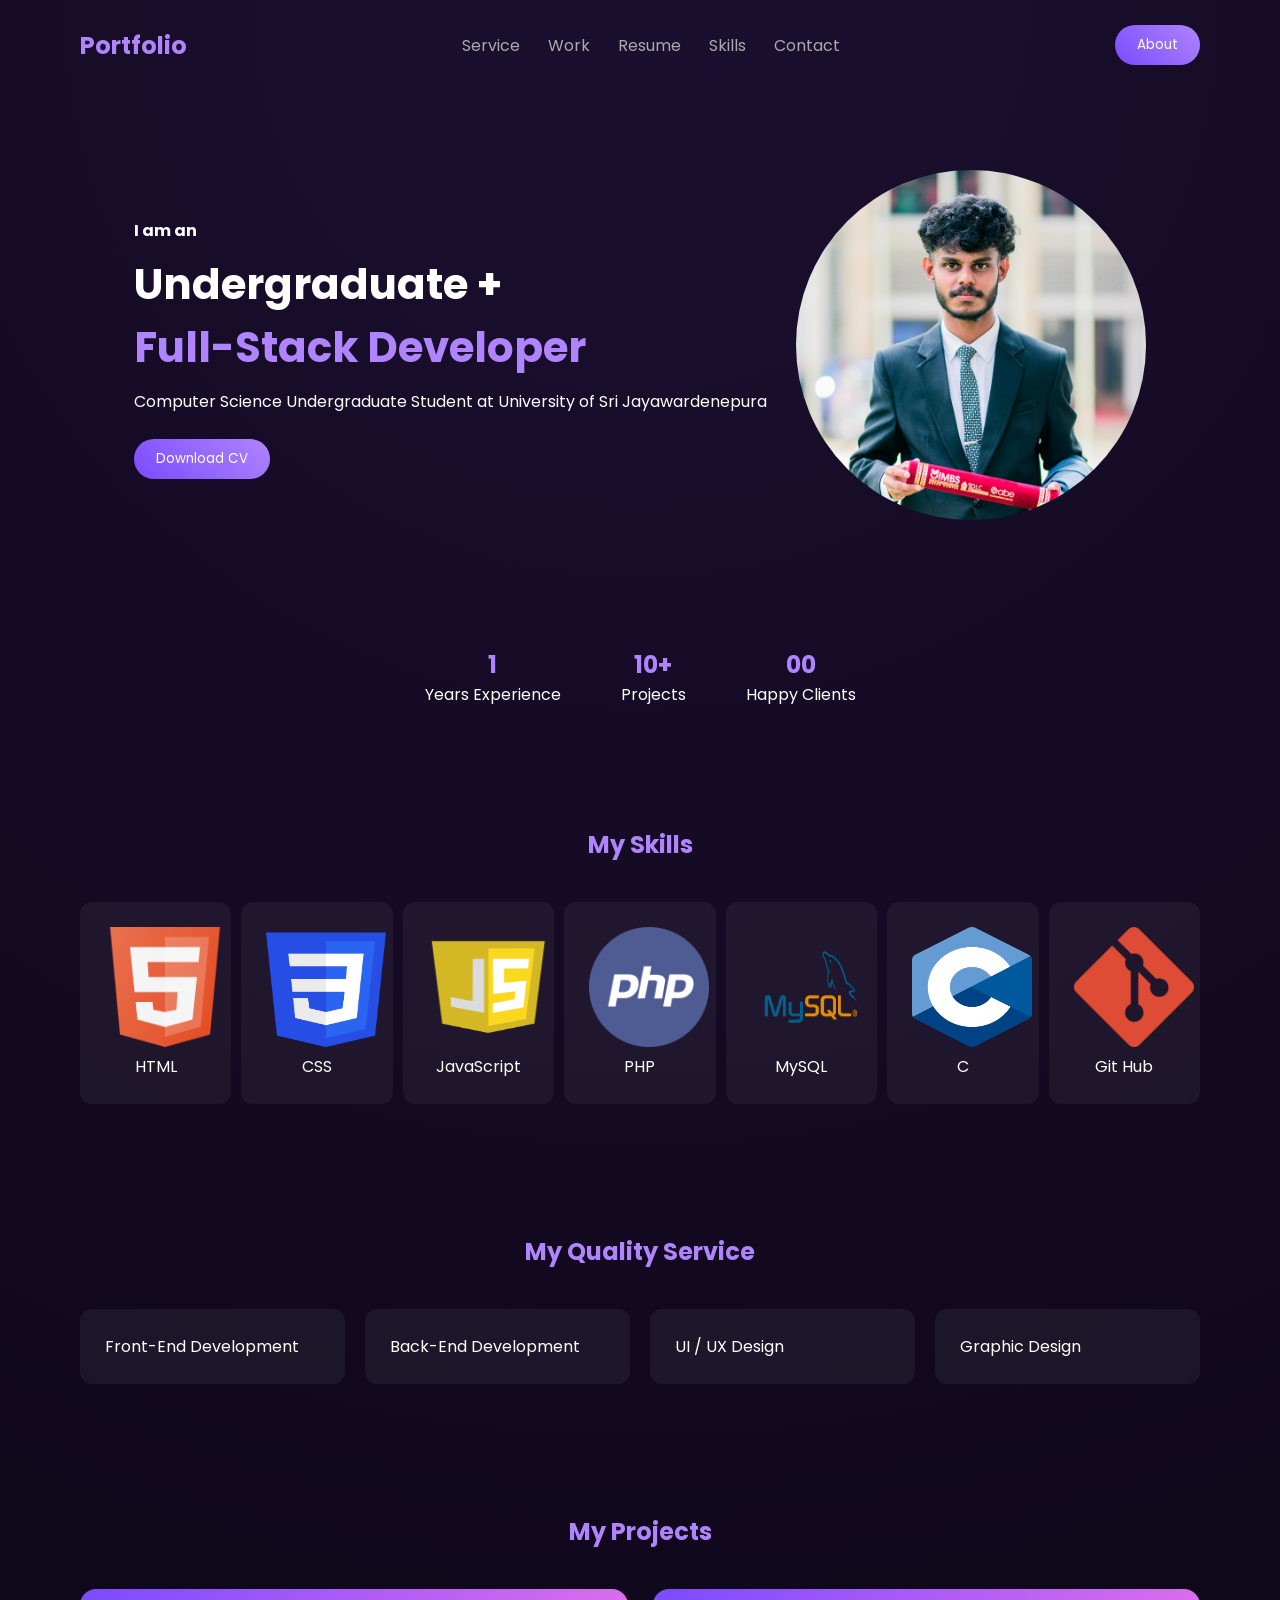
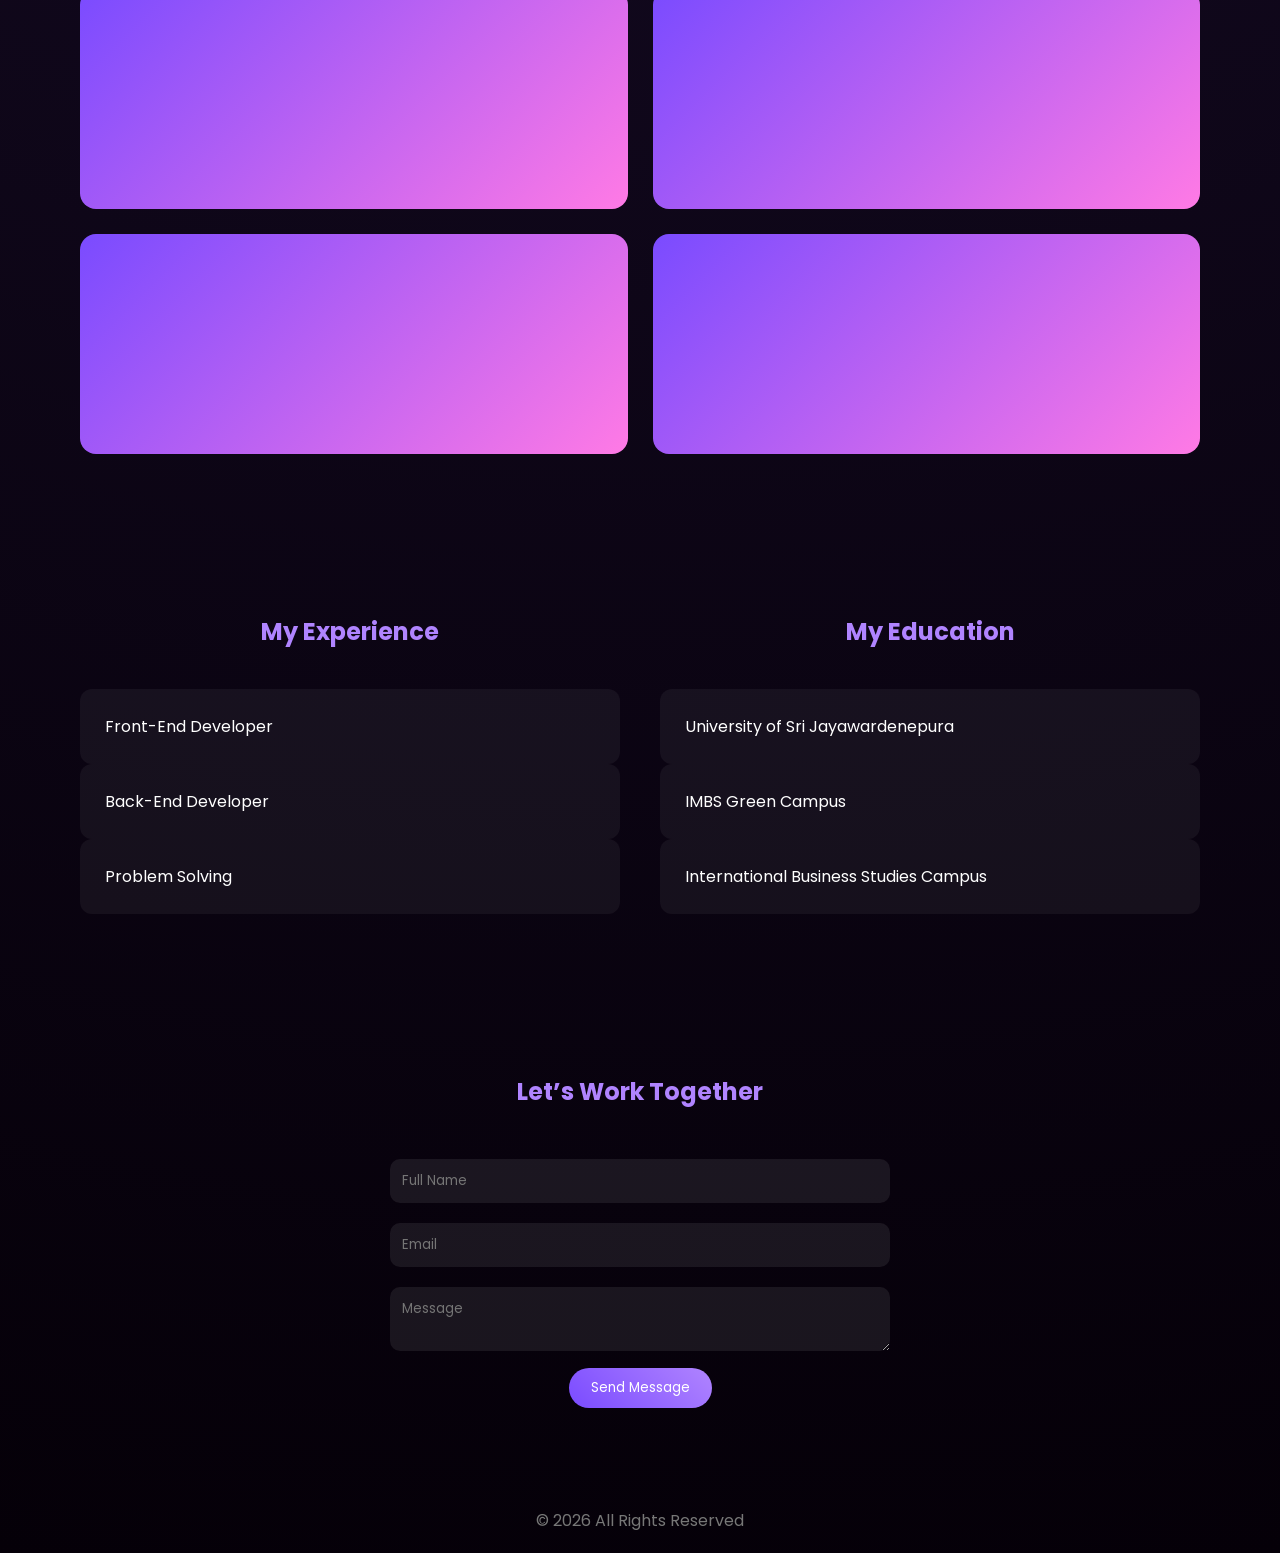
==== index.html @ 4521dffd "add index.html" ====
<!DOCTYPE html>
<html lang="en">

<head>
    <meta charset="UTF-8">
    <title>Portfolio</title>
    <link rel="stylesheet" href="styles.css">
    <link rel="preconnect" href="https://fonts.googleapis.com">
    <link href="https://fonts.googleapis.com/css2?family=Poppins:wght@300;400;600;700&display=swap" rel="stylesheet">
</head>

<body>

    <!-- NAVBAR -->
    <header class="navbar">
        <h2 class="logo">Portfolio</h2>
        <nav>
            <a href="#">Service</a>
            <a href="#">Work</a>
            <a href="#">Resume</a>
            <a href="#">Skills</a>
            <a href="#">Contact</a>
        </nav>
        <button class="btn">About</button>
    </header>

    <!-- HERO -->
    <section class="hero">
        <div class="hero-text">
            <h4>I am an </h4>
            <h1>Undergraduate + <br><span>Full-Stack Developer </span></h1>
            <p>Computer Science Undergraduate Student at University of Sri Jayawardenepura</p> <br>
            <button class="btn">Download CV</button>
        </div>
        <div class="hero-img">
            <div class="avatar"><img src="images/my.JPG" style="width: 350px; height: 350px;  border-radius: 50%;"
                    alt=""></div>
        </div>
    </section>

    <!-- STATS -->
    <section class="stats">
        <div>
            <h2>1</h2>
            <p>Years Experience</p>
        </div>
        <div>
            <h2>10+</h2>
            <p>Projects</p>
        </div>
        <div>
            <h2>00</h2>
            <p>Happy Clients</p>
        </div>
    </section>

    <!-- SKILLS -->
    <section class="section">
        <h2 class="title">My Skills</h2>
        <div class="skills">
            <div class="card"><img src="images/html.png" style="width: 120px; height: 120px;" alt="html">HTML</div>
            <div class="card"><img src="images/css.png" style="width: 120px; height: 120px;" alt="css">CSS</div>
            <div class="card"><img src="images/js.png" style="width: 120px; height: 120px;" alt="javascript">JavaScript
            </div>
            <div class="card"><img src="images/php.png" style="width: 120px; height: 120px;" alt="php">PHP</div>
            <div class="card"><img src="images/mysql.png" style="width: 120px; height: 120px;" alt="mysql">MySQL</div>
            <div class="card"><img src="images/c.png" style="width: 120px; height: 120px;" alt="c">C</div>
            <div class="card"><img src="images/git.png" style="width: 120px; height: 120px;" alt="git">Git Hub</div>
  
        </div>
    </section>

    <!-- SERVICES -->
    <section class="section" style="padding-top: 50px;">
        <h2 class="title">My Quality Service</h2>
        <div class="services">
            <div class="card">Front-End Development</div>
            <div class="card">Back-End Development</div>
            <div class="card">UI / UX Design</div>
            <div class="card">Graphic Design</div>
        </div>
    </section>

    <!-- PROJECTS -->
    <section class="section" style="padding-top: 50px;">
        <h2 class="title">My Projects</h2>
        <div class="projects">
            <div class="project-card"></div>
            <div class="project-card"></div>
            <div class="project-card"></div>
            <div class="project-card"></div>
        </div>
    </section>

    <!-- EXPERIENCE -->
    <section class="section two-col">
        <div>
            <h2 class="title">My Experience</h2>
            <div class="card">Front-End Developer</div>
            <div class="card">Back-End Developer</div>
            <div class="card">Problem Solving</div>
        </div>
        <div>
            <h2 class="title">My Education</h2>
            <div class="card">University of Sri Jayawardenepura</div>
            <div class="card">IMBS Green Campus</div>
            <div class="card">International Business Studies Campus</div>
        </div>
    </section>

    <!-- CONTACT -->
    <section class="contact">
        <h2 class="title">Let’s Work Together</h2>
        <form>
            <input type="text" placeholder="Full Name">
            <input type="email" placeholder="Email">
            <textarea placeholder="Message"></textarea>
            <button class="btn">Send Message</button>
        </form>
    </section>

    <footer>
        <p>© 2026 All Rights Reserved</p>
    </footer>

</body>

</html>
---- styles.css ----
* {
    margin: 0;
    padding: 0;
    box-sizing: border-box;
    font-family: 'Poppins', sans-serif;
}

body {
    background: radial-gradient(circle at top, #1b0f2f, #050008);
    color: #fff;
}

/* NAVBAR */
.navbar {
    display: flex;
    justify-content: space-between;
    align-items: center;
    padding: 25px 80px;
}

.navbar a {
    color: #aaa;
    margin: 0 12px;
    text-decoration: none;
}

.logo {
    color: #b084ff;
}

.btn {
    background: linear-gradient(45deg, #7a4bff, #b084ff);
    border: none;
    padding: 10px 22px;
    border-radius: 20px;
    color: #fff;
    cursor: pointer;
}

/* HERO */
.hero {
    display: flex;
    justify-content:space-around;
    padding: 80px;
    align-items: center;
}

.hero-text h1 {
    font-size: 42px;
    margin: 10px 0;
}

.hero-text span {
    color: #b084ff;
}

.hero-img {
    margin-left: -80px; 
}


/* STATS */
.stats {
    display: flex;
    justify-content: center;
    gap: 60px;
    padding: 40px;
    text-align: center;
}

.stats h2 {
    color: #b084ff;
}

/* SECTIONS */
.section {
    padding: 80px;
    align-items: center;
}

.title {
    text-align: center;
    margin-bottom: 40px;
    color: #b084ff;
}

/* SERVICES */
.services {
    display: grid;
    grid-template-columns: repeat(auto-fit, minmax(220px, 1fr));
    gap: 20px;
}

.skills {
    display: grid;
    grid-template-columns: repeat(auto-fit, minmax(100px, 1fr));
    gap: 10px;
    flex-direction: column;
    align-items: center;  
    justify-content: center;  
    text-align: center;   
        
    
}

.card {
    background: rgba(255,255,255,0.05);
    padding: 25px;
    border-radius: 12px;
    transition: 0.3s;
}

.card:hover {
    background: rgba(176,132,255,0.2);
}

/* PROJECTS */
.projects {
    display: grid;
    grid-template-columns: repeat(2, 1fr);
    gap: 25px;
}

.project-card {
    height: 220px;
    background: linear-gradient(135deg, #7a4bff, #ff7ae5);
    border-radius: 16px;
}

/* EXPERIENCE */
.two-col {
    display: grid;
    grid-template-columns: 1fr 1fr;
    gap: 40px;
}

/* CONTACT */
.contact {
    padding: 80px;
    text-align: center;
}

form {
    max-width: 500px;
    margin: auto;
}

input, textarea {
    width: 100%;
    padding: 12px;
    margin: 10px 0;
    background: rgba(255,255,255,0.08);
    border: none;
    border-radius: 10px;
    color: #fff;
}

footer {
    text-align: center;
    padding: 20px;
    color: #777;
}
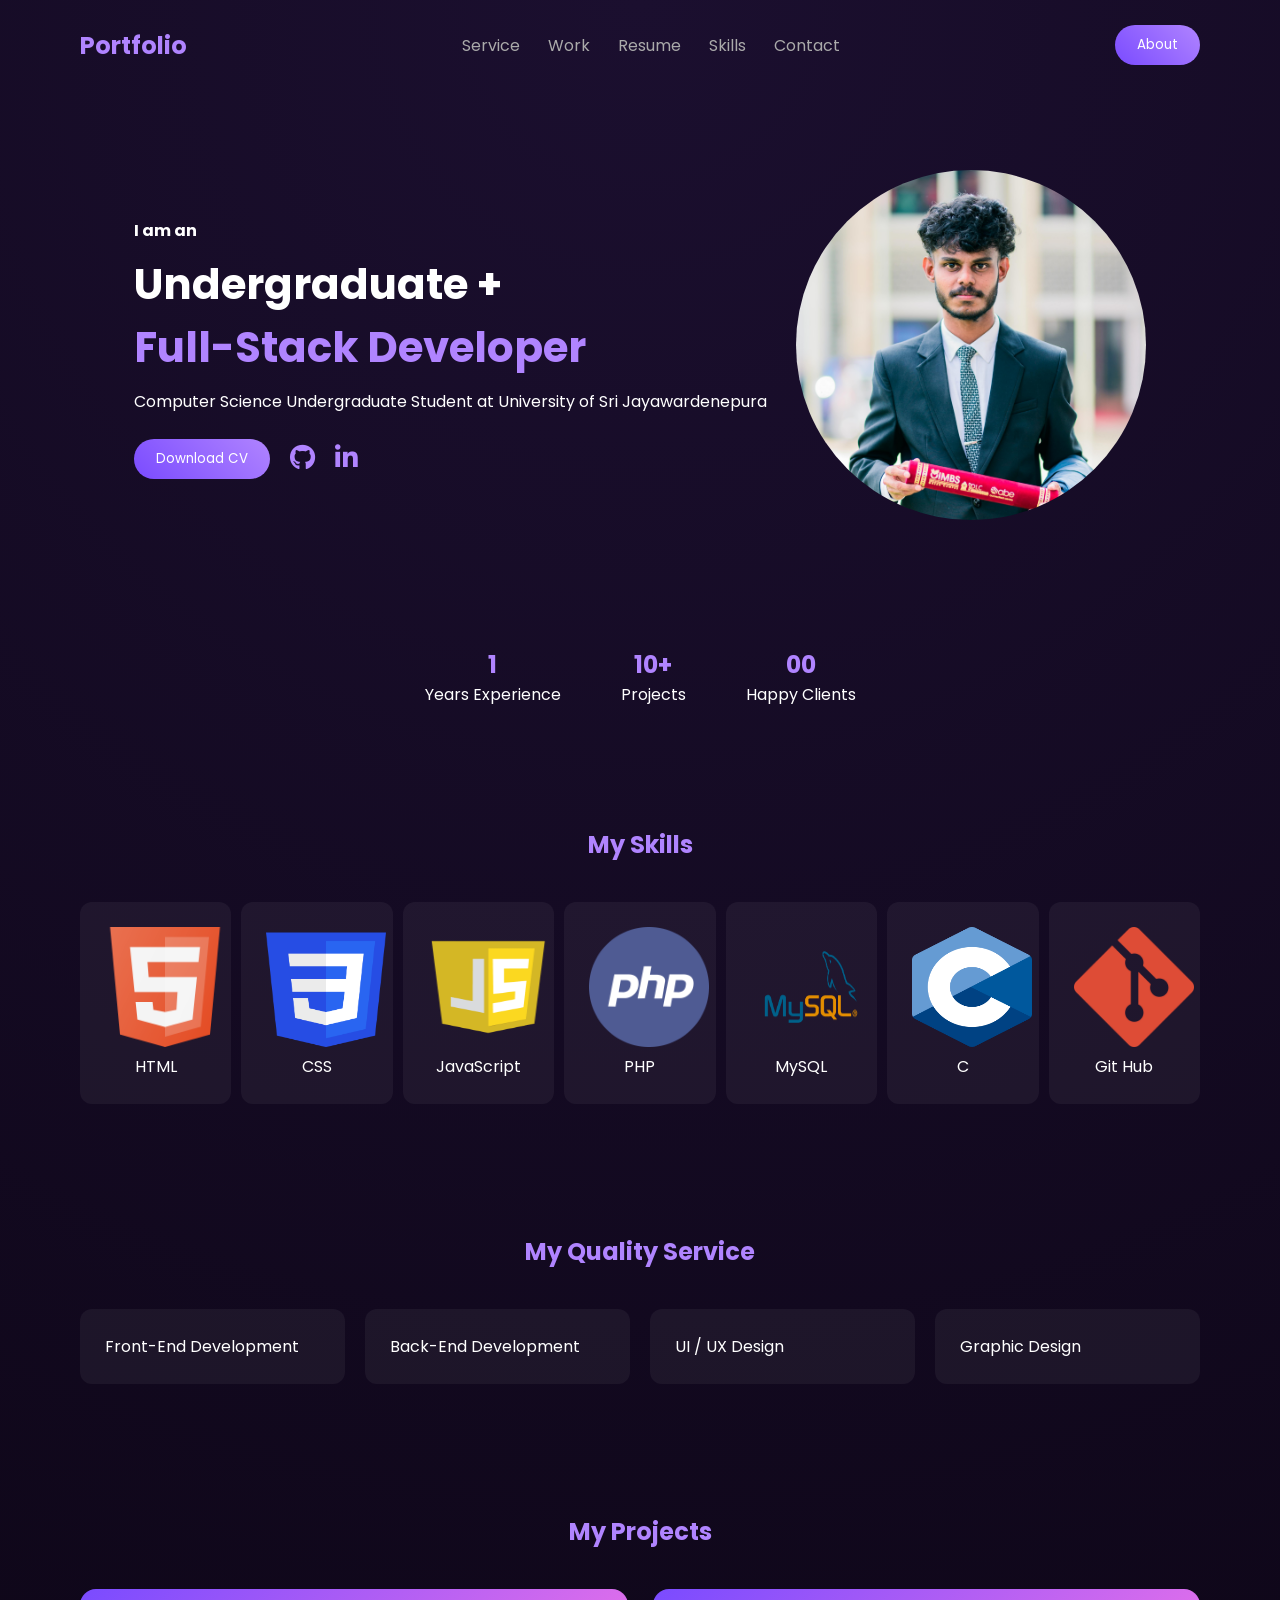
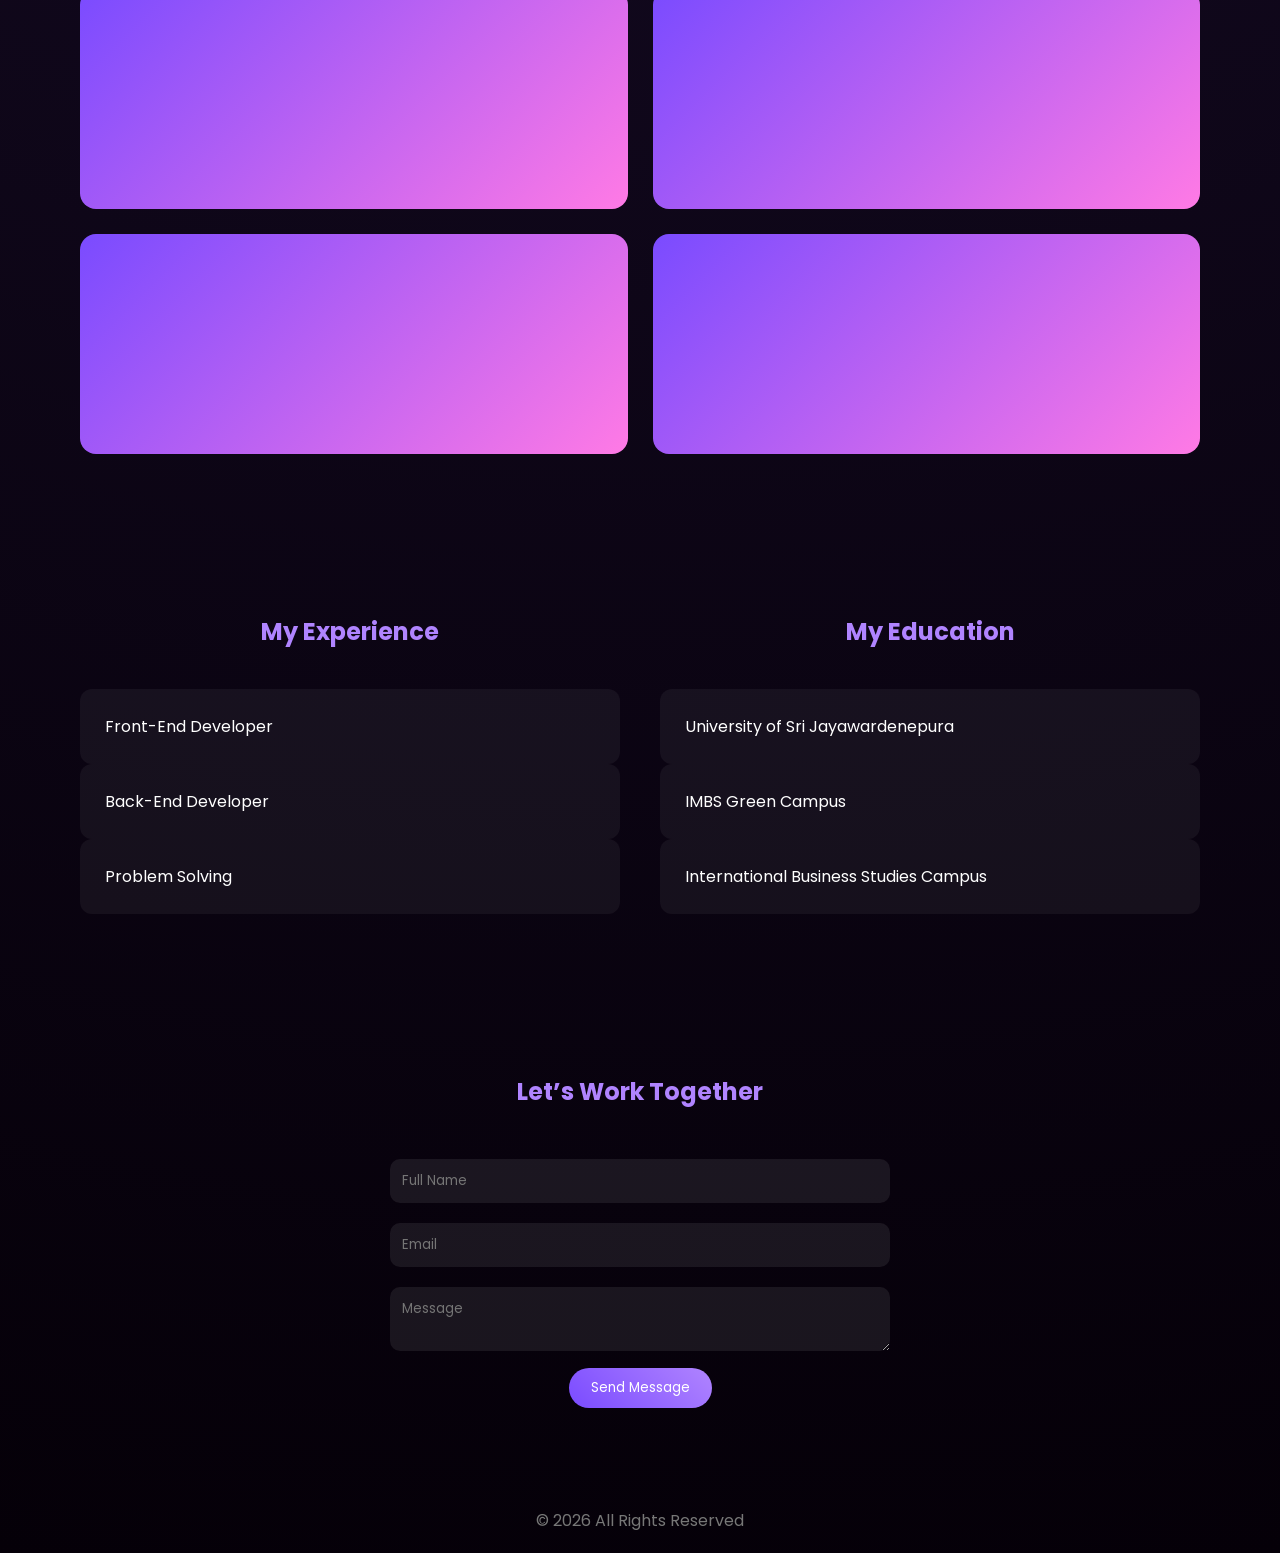
==== commit 6193b8b4: "add contacts" ====
--- a/index.html
+++ b/index.html
@@ -6,6 +6,8 @@
     <title>Portfolio</title>
     <link rel="stylesheet" href="styles.css">
     <link rel="preconnect" href="https://fonts.googleapis.com">
+    <link rel="stylesheet" href="https://cdnjs.cloudflare.com/ajax/libs/font-awesome/6.5.0/css/all.min.css">
+
     <link href="https://fonts.googleapis.com/css2?family=Poppins:wght@300;400;600;700&display=swap" rel="stylesheet">
 </head>
 
@@ -30,8 +32,17 @@
             <h4>I am an </h4>
             <h1>Undergraduate + <br><span>Full-Stack Developer </span></h1>
             <p>Computer Science Undergraduate Student at University of Sri Jayawardenepura</p> <br>
-            <button class="btn">Download CV</button>
+            <div class="cv" style="display: flex; ">
+                 <button class="btn">Download CV</button>
+            <a href="https://github.com/Kusalranasinghe" target="_blank" class="social-icon">
+                <i class="fab fa-github"></i>
+            </a>
+
+            <a href="https://linkedin.com/in/Kusalranasinghe" target="_blank" class="social-icon">
+                <i class="fab fa-linkedin-in"></i>
+            </a>
         </div>
+            </div>
         <div class="hero-img">
             <div class="avatar"><img src="images/my.JPG" style="width: 350px; height: 350px;  border-radius: 50%;"
                     alt=""></div>
@@ -66,7 +77,7 @@
             <div class="card"><img src="images/mysql.png" style="width: 120px; height: 120px;" alt="mysql">MySQL</div>
             <div class="card"><img src="images/c.png" style="width: 120px; height: 120px;" alt="c">C</div>
             <div class="card"><img src="images/git.png" style="width: 120px; height: 120px;" alt="git">Git Hub</div>
-  
+
         </div>
     </section>
 
--- a/styles.css
+++ b/styles.css
@@ -37,6 +37,12 @@
     cursor: pointer;
 }
 
+.btn:hover {
+    background: linear-gradient(45deg, #b084ff, #7a4bff);
+    transition: 0.5s;
+    transform: scale(1.1);
+}
+
 /* HERO */
 .hero {
     display: flex;
@@ -70,6 +76,17 @@
 
 .stats h2 {
     color: #b084ff;
+}
+
+.social-icon {
+   color: #b084ff;
+   padding-left: 20px;
+   font-size: 26px;
+}
+
+.social-icon:hover {
+    transform: scale(1.1);
+    transition: 1s;
 }
 
 /* SECTIONS */
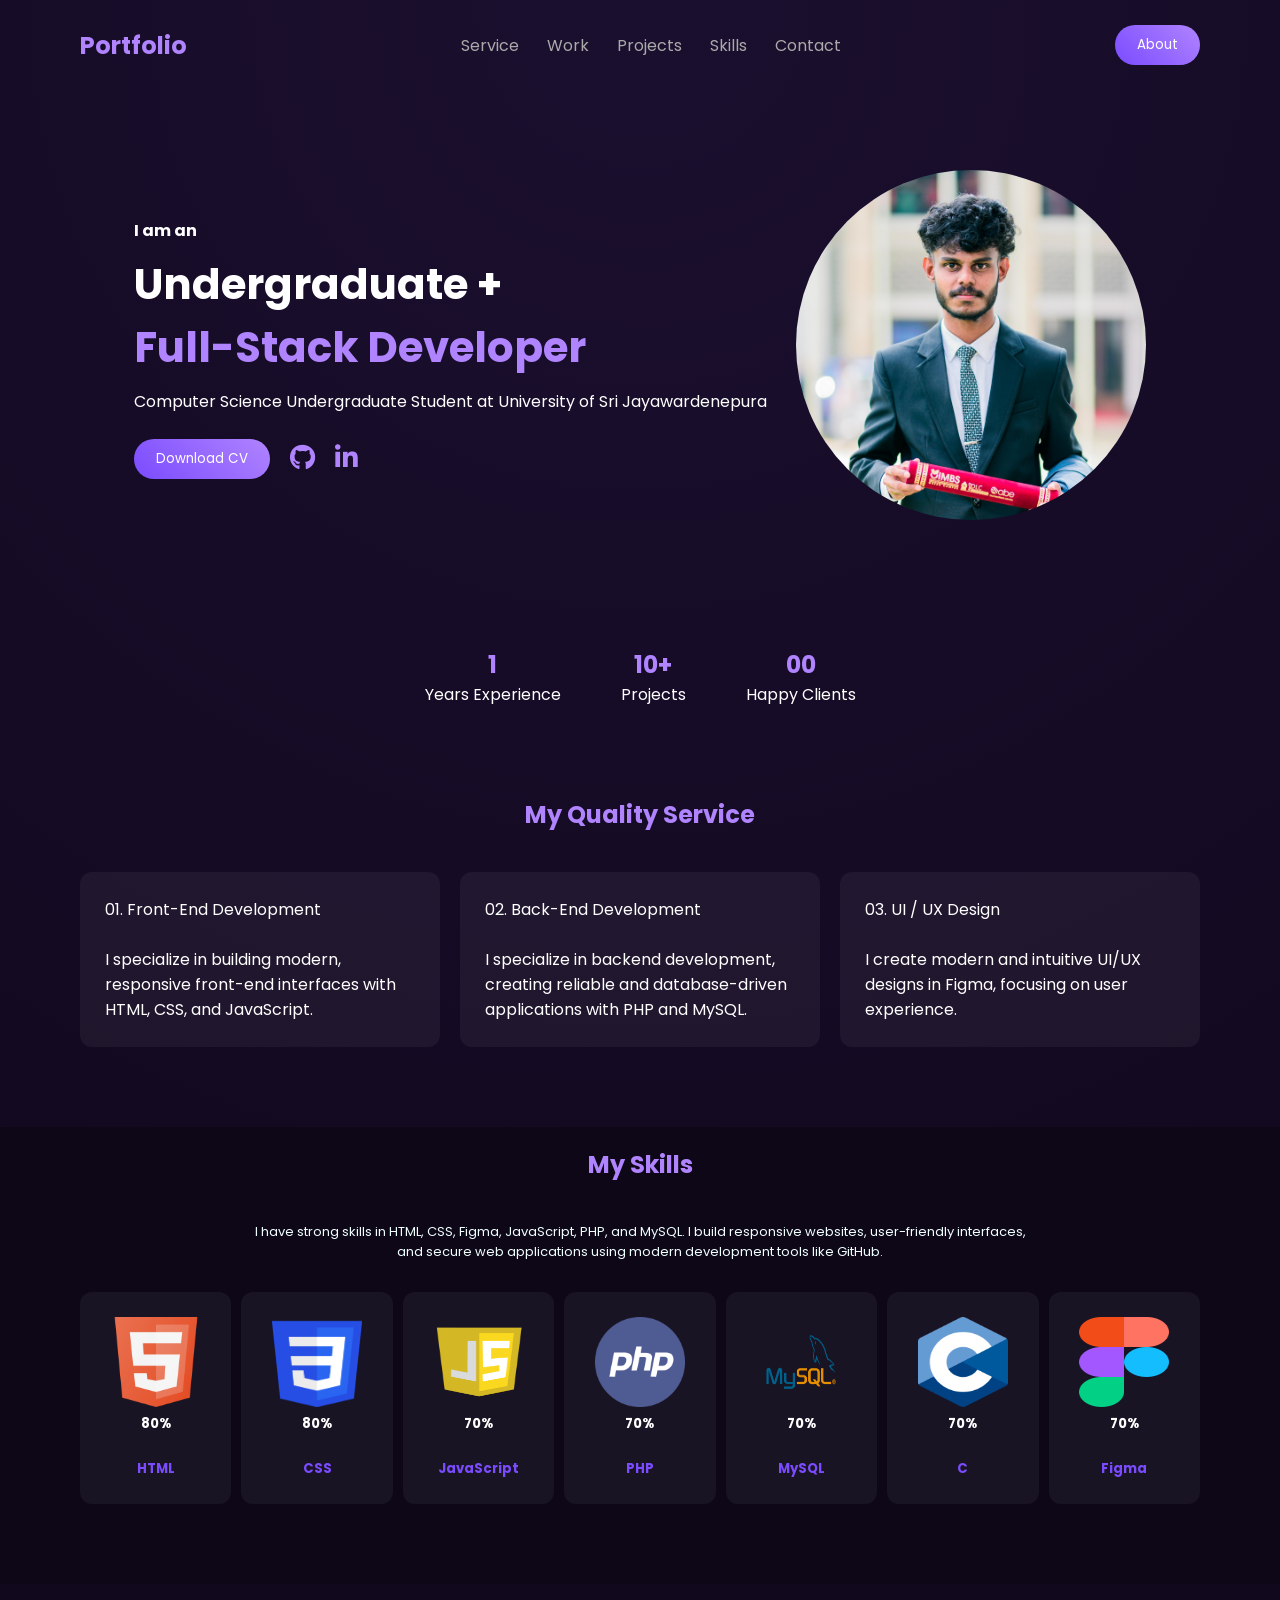
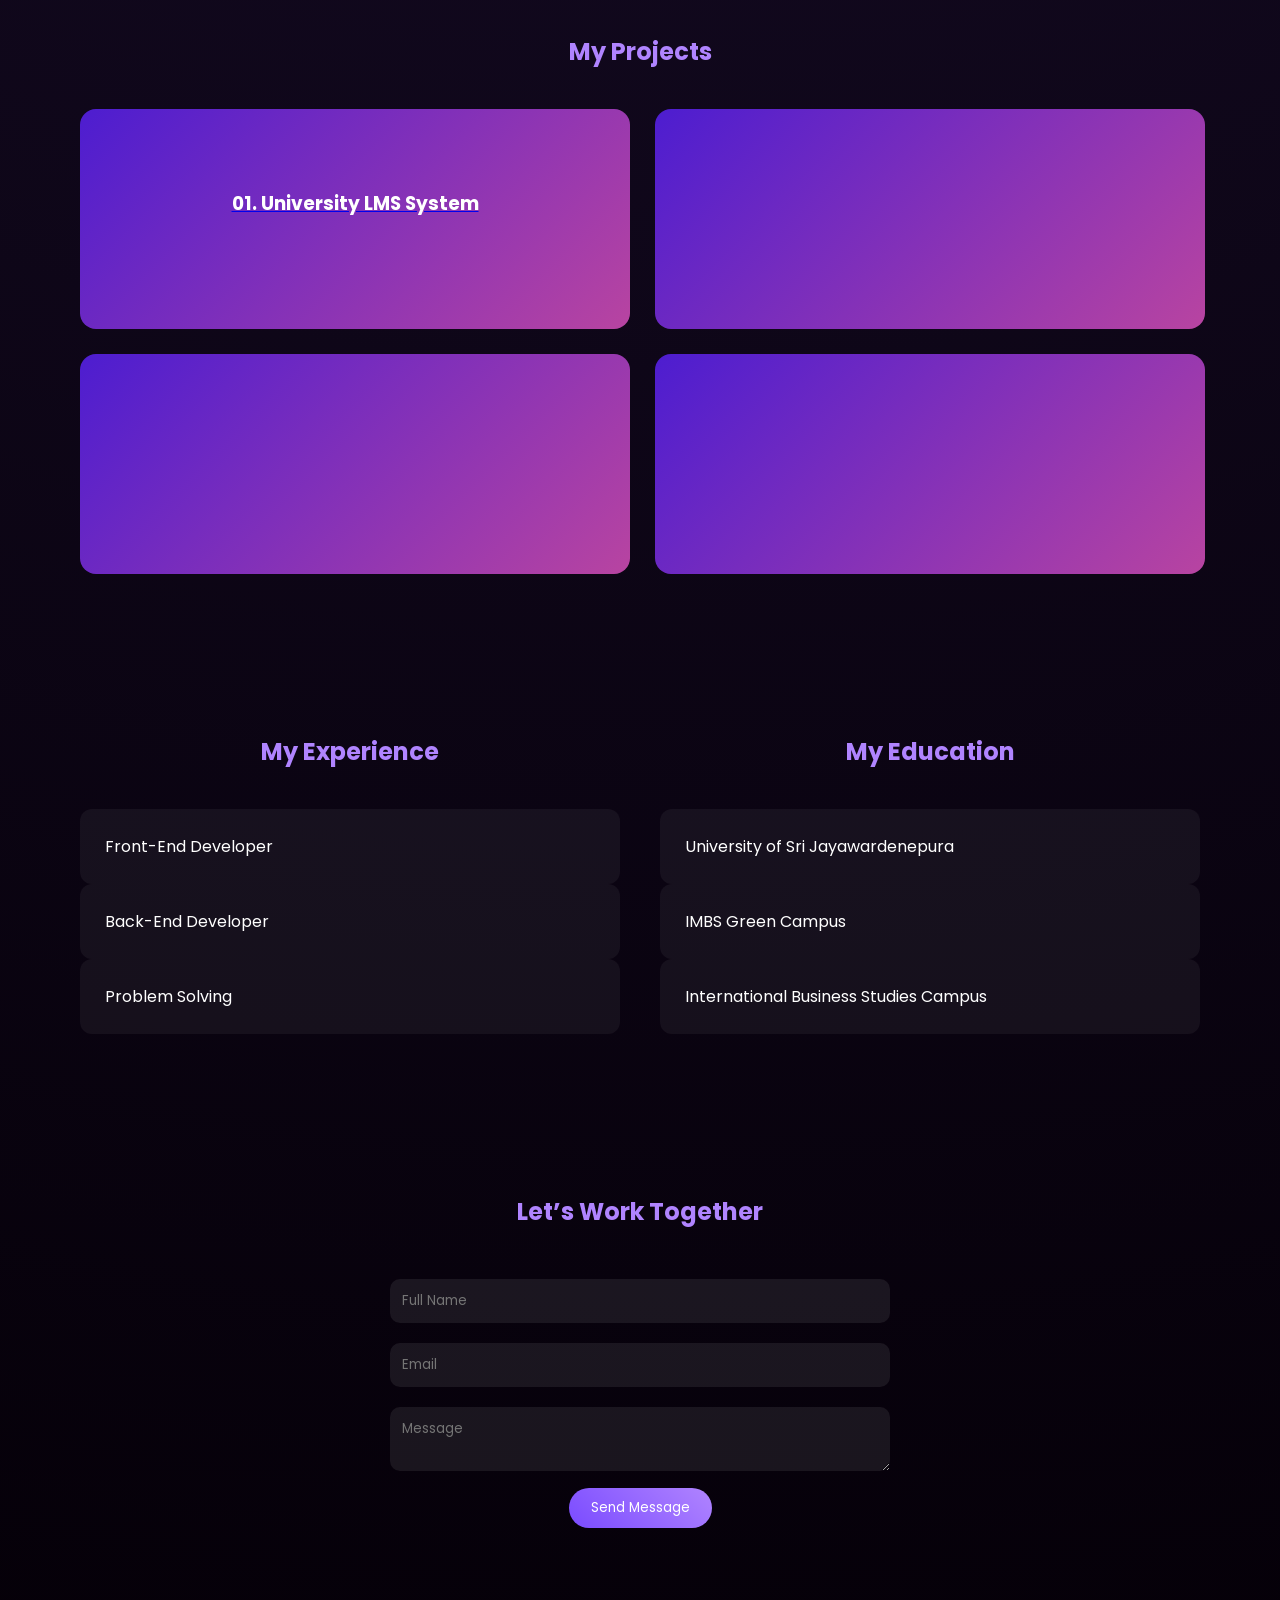
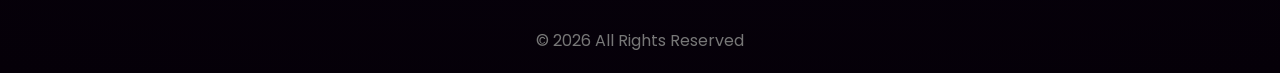
==== commit 318ccd2c: "add skills and services" ====
--- a/index.html
+++ b/index.html
@@ -19,9 +19,9 @@
         <nav>
             <a href="#">Service</a>
             <a href="#">Work</a>
-            <a href="#">Resume</a>
-            <a href="#">Skills</a>
-            <a href="#">Contact</a>
+            <a href="#">Projects</a>
+            <a href="#skills">Skills</a>
+            <a href="#contacts">Contact</a>
         </nav>
         <button class="btn">About</button>
     </header>
@@ -33,16 +33,16 @@
             <h1>Undergraduate + <br><span>Full-Stack Developer </span></h1>
             <p>Computer Science Undergraduate Student at University of Sri Jayawardenepura</p> <br>
             <div class="cv" style="display: flex; ">
-                 <button class="btn">Download CV</button>
-            <a href="https://github.com/Kusalranasinghe" target="_blank" class="social-icon">
-                <i class="fab fa-github"></i>
-            </a>
+                <button class="btn">Download CV</button>
+                <a href="https://github.com/Kusalranasinghe" target="_blank" class="social-icon">
+                    <i class="fab fa-github"></i>
+                </a>
 
-            <a href="https://linkedin.com/in/Kusalranasinghe" target="_blank" class="social-icon">
-                <i class="fab fa-linkedin-in"></i>
-            </a>
+                <a href="https://linkedin.com/in/Kusalranasinghe" target="_blank" class="social-icon">
+                    <i class="fab fa-linkedin-in"></i>
+                </a>
+            </div>
         </div>
-            </div>
         <div class="hero-img">
             <div class="avatar"><img src="images/my.JPG" style="width: 350px; height: 350px;  border-radius: 50%;"
                     alt=""></div>
@@ -65,38 +65,73 @@
         </div>
     </section>
 
+    <!-- SERVICES -->
+    <section class="section" style="padding-top: 50px;">
+        <h2 class="title">My Quality Service</h2>
+        <div class="services">
+            <div class="card">01. Front-End Development <br><br>
+                <p>I specialize in building modern, responsive front-end interfaces with HTML, CSS, and JavaScript.</p>
+            </div>
+            <div class="card">02. Back-End Development <br><br>
+                <p>I specialize in backend development, creating reliable and database-driven applications with PHP and
+                    MySQL.</p>
+            </div>
+            <div class="card">03. UI / UX Design <br><br>
+                <p>I create modern and intuitive UI/UX designs in Figma, focusing on user experience.</p>
+            </div>
+        </div>
+    </section>
+
     <!-- SKILLS -->
-    <section class="section">
+    <section class="section" id="skills" style="background-color: #0d0717; padding-top: 20px;">
         <h2 class="title">My Skills</h2>
+        <p style="color: azure; font-size: small; text-align: center; padding-bottom: 30px;">I have strong skills in
+            HTML, CSS, Figma, JavaScript, PHP, and MySQL. I build responsive websites, user-friendly interfaces,<br> and
+            secure web applications using modern development tools like GitHub.</p>
         <div class="skills">
-            <div class="card"><img src="images/html.png" style="width: 120px; height: 120px;" alt="html">HTML</div>
-            <div class="card"><img src="images/css.png" style="width: 120px; height: 120px;" alt="css">CSS</div>
-            <div class="card"><img src="images/js.png" style="width: 120px; height: 120px;" alt="javascript">JavaScript
+            <div class="card"><img src="images/html.png" style="width: 90px; height: 90px;" alt="html"><br>
+                <h5>80%</h5><br>
+                <h5 style="color: #7a4bff;">HTML</h5>
             </div>
-            <div class="card"><img src="images/php.png" style="width: 120px; height: 120px;" alt="php">PHP</div>
-            <div class="card"><img src="images/mysql.png" style="width: 120px; height: 120px;" alt="mysql">MySQL</div>
-            <div class="card"><img src="images/c.png" style="width: 120px; height: 120px;" alt="c">C</div>
-            <div class="card"><img src="images/git.png" style="width: 120px; height: 120px;" alt="git">Git Hub</div>
+            <div class="card"><img src="images/css.png" style="width: 90px; height: 90px;" alt="css"><br>
+                <h5>80%</h5><br>
+                <h5 style="color: #7a4bff;">CSS</h5>
+            </div>
+            <div class="card"><img src="images/js.png" style="width: 90px; height: 90px;" alt="javascript"><br>
+                <h5>70%</h5><br>
+                <h5 style="color: #7a4bff;">JavaScript</h5>
+            </div>
+            <div class="card"><img src="images/php.png" style="width: 90px; height: 90px;" alt="php"><br>
+                <h5>70%</h5><br>
+                <h5 style="color: #7a4bff;">PHP</h5>
+            </div>
+            <div class="card"><img src="images/mysql.png" style="width: 90px; height: 90px;" alt="mysql"><br>
+                <h5>70%</h5><br>
+                <h5 style="color: #7a4bff;">MySQL</h5>
+            </div>
+            <div class="card"><img src="images/c.png" style="width: 90px; height: 90px;" alt="c"><br>
+                <h5>70%</h5><br>
+                <h5 style="color: #7a4bff;">C</h5>
+            </div>
+            <div class="card"><img src="images/figma.png" style="width: 90px; height: 90px;" alt="figma"><br>
+                <h5>70%</h5><br>
+                <h5 style="color: #7a4bff;">Figma</h5>
+            </div>
 
         </div>
     </section>
 
-    <!-- SERVICES -->
-    <section class="section" style="padding-top: 50px;">
-        <h2 class="title">My Quality Service</h2>
-        <div class="services">
-            <div class="card">Front-End Development</div>
-            <div class="card">Back-End Development</div>
-            <div class="card">UI / UX Design</div>
-            <div class="card">Graphic Design</div>
-        </div>
-    </section>
+
 
     <!-- PROJECTS -->
     <section class="section" style="padding-top: 50px;">
         <h2 class="title">My Projects</h2>
         <div class="projects">
-            <div class="project-card"></div>
+            <div class="project-card">
+                <a href="https://kusalranasinghe.github.io/Responsive-Webpage/" target="_blank">
+                    <h3 style="color: white; text-align: center; padding-top: 80px; text-decoration: none;">01. University LMS System</h3>
+                </a>
+            </div>
             <div class="project-card"></div>
             <div class="project-card"></div>
             <div class="project-card"></div>
@@ -120,7 +155,7 @@
     </section>
 
     <!-- CONTACT -->
-    <section class="contact">
+    <section class="contact" id="contacts">
         <h2 class="title">Let’s Work Together</h2>
         <form>
             <input type="text" placeholder="Full Name">
--- a/styles.css
+++ b/styles.css
@@ -22,6 +22,11 @@
     color: #aaa;
     margin: 0 12px;
     text-decoration: none;
+}
+
+.navbar a:hover {
+    color: #fff;
+    transition: 0.3s;
 }
 
 .logo {
@@ -140,7 +145,8 @@
 
 .project-card {
     height: 220px;
-    background: linear-gradient(135deg, #7a4bff, #ff7ae5);
+    width: 550px;
+    background: linear-gradient(135deg, #4d1dd0, #b844a1);
     border-radius: 16px;
 }
 
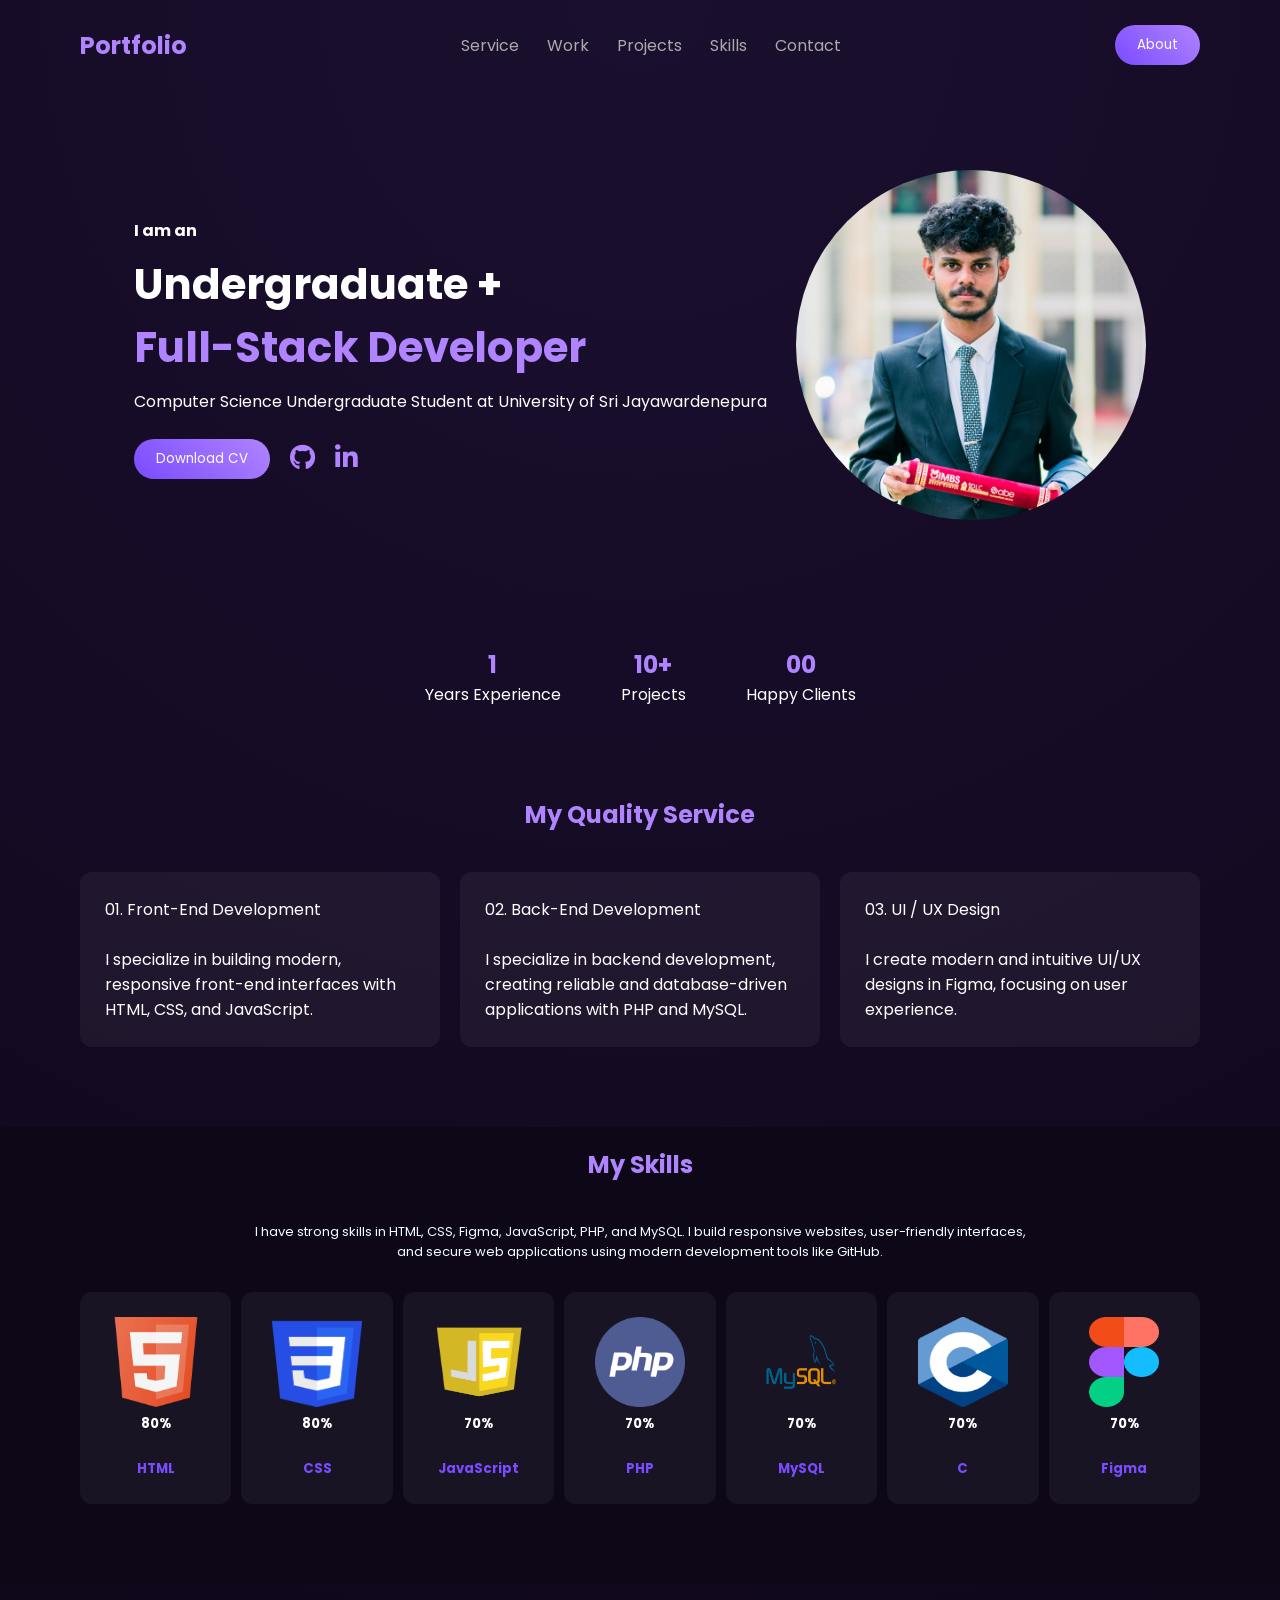
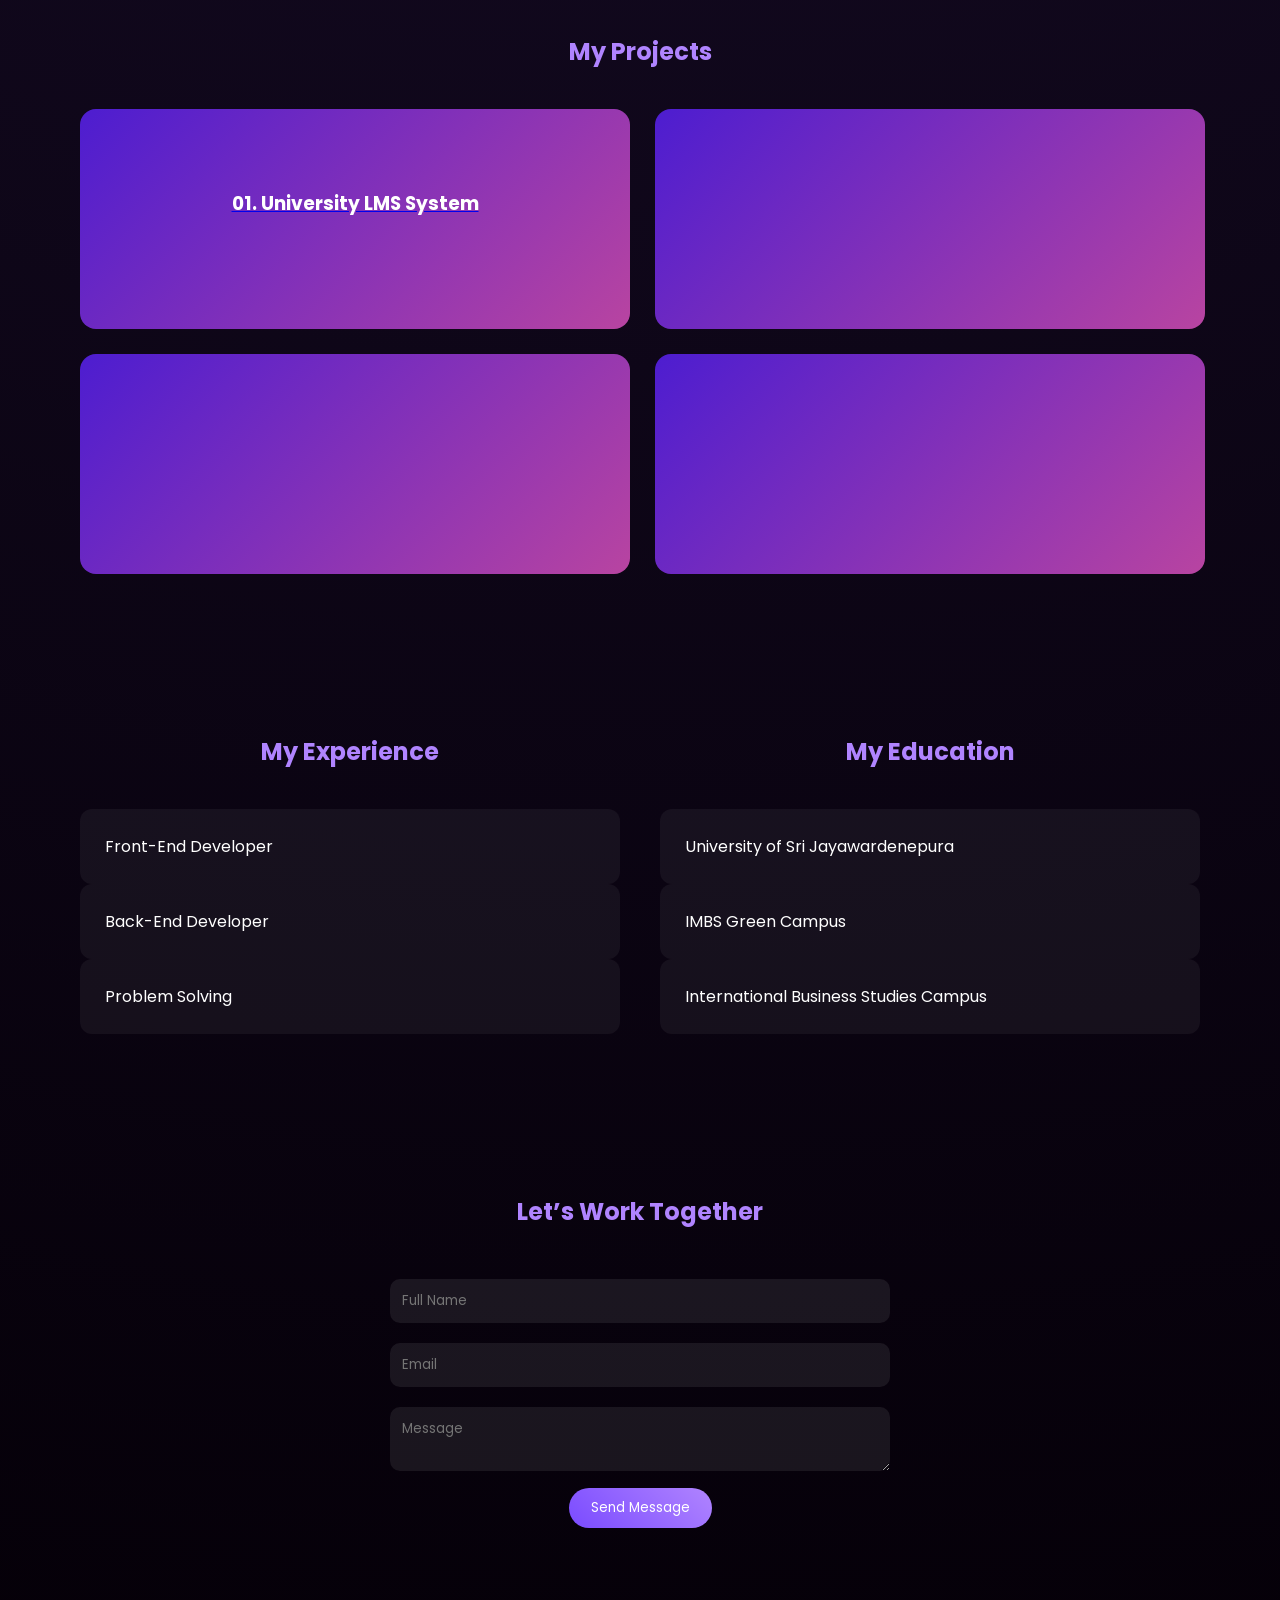
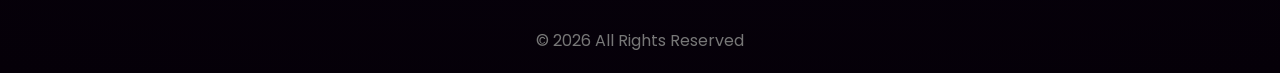
==== commit b693c60b: "add cv" ====
--- a/index.html
+++ b/index.html
@@ -33,7 +33,7 @@
             <h1>Undergraduate + <br><span>Full-Stack Developer </span></h1>
             <p>Computer Science Undergraduate Student at University of Sri Jayawardenepura</p> <br>
             <div class="cv" style="display: flex; ">
-                <button class="btn">Download CV</button>
+                <button class="btn" onclick="downloadCV()">Download CV</button>
                 <a href="https://github.com/Kusalranasinghe" target="_blank" class="social-icon">
                     <i class="fab fa-github"></i>
                 </a>
@@ -113,7 +113,7 @@
                 <h5>70%</h5><br>
                 <h5 style="color: #7a4bff;">C</h5>
             </div>
-            <div class="card"><img src="images/figma.png" style="width: 90px; height: 90px;" alt="figma"><br>
+            <div class="card"><img src="images/figma.png" style="width: 70px; height: 90px;" alt="figma"><br>
                 <h5>70%</h5><br>
                 <h5 style="color: #7a4bff;">Figma</h5>
             </div>
@@ -169,6 +169,8 @@
         <p>© 2026 All Rights Reserved</p>
     </footer>
 
+    <script src="script.js"></script>
+
 </body>
 
 </html>
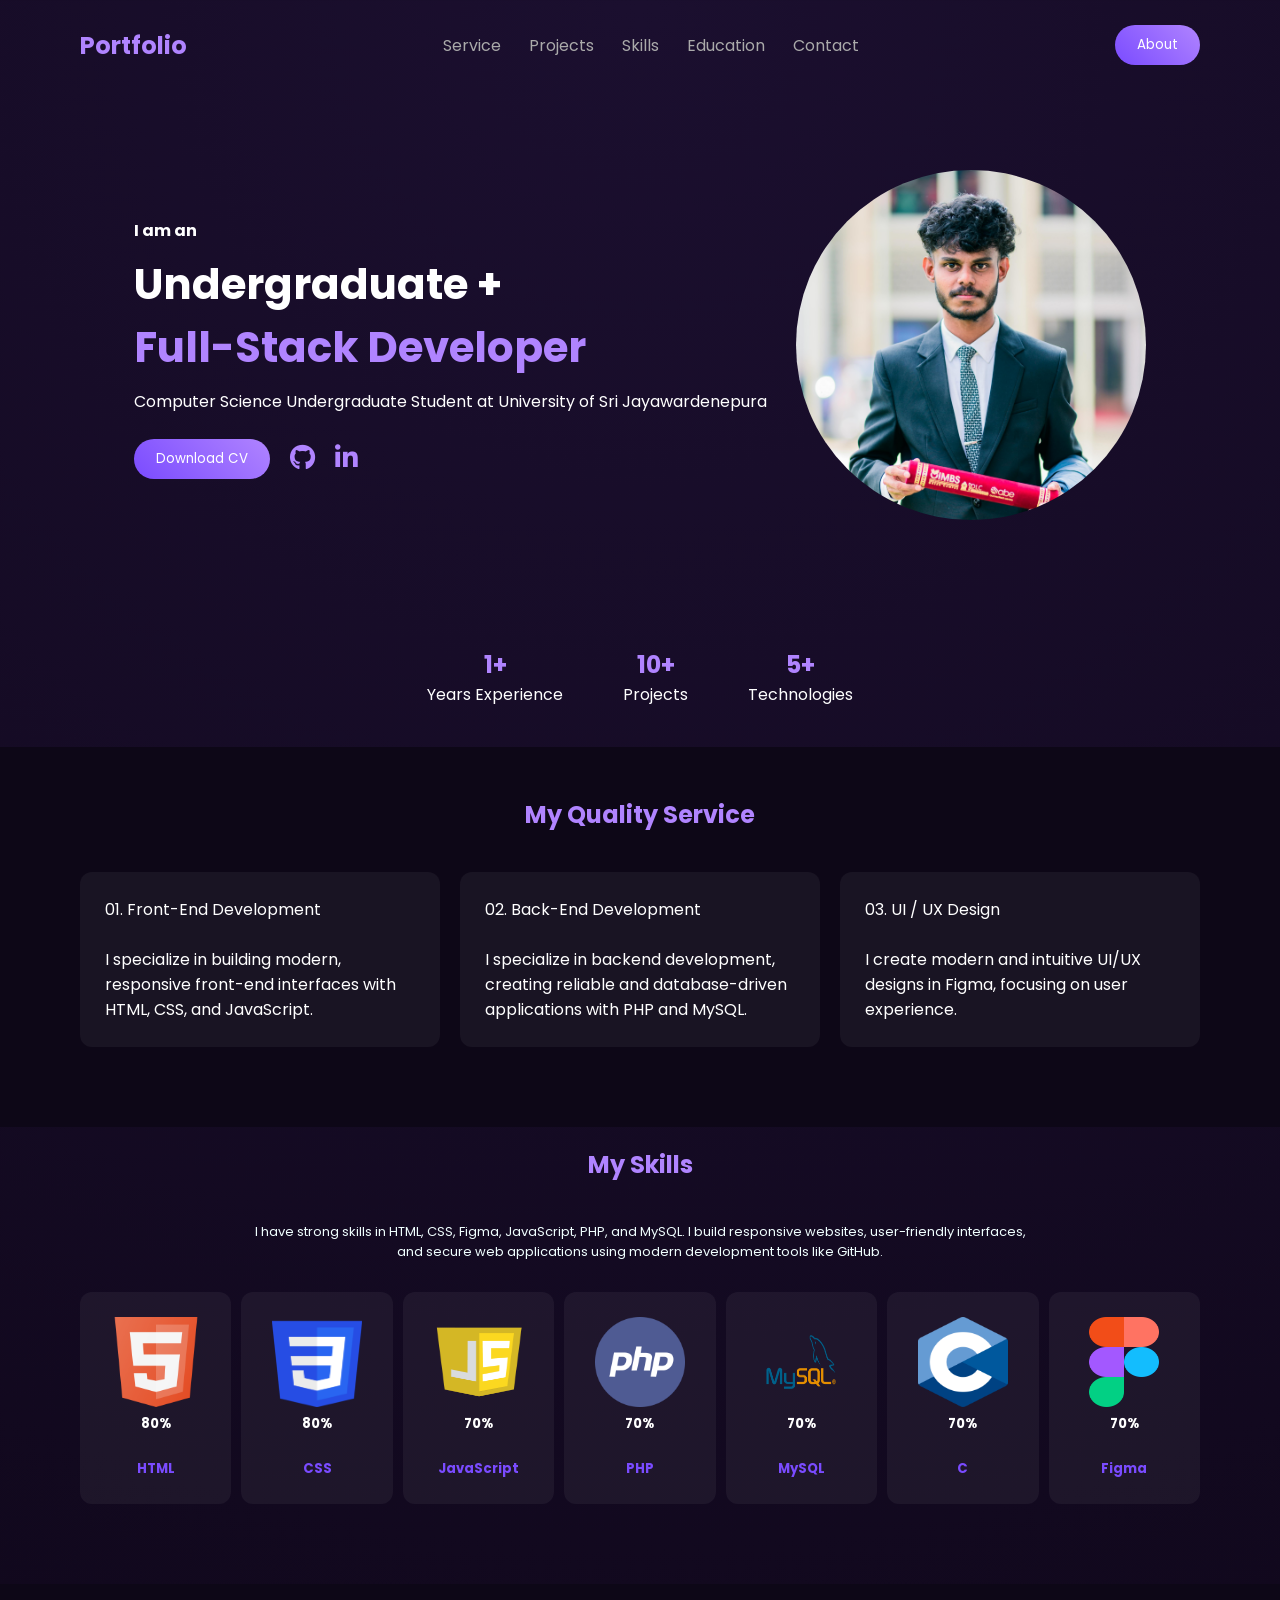
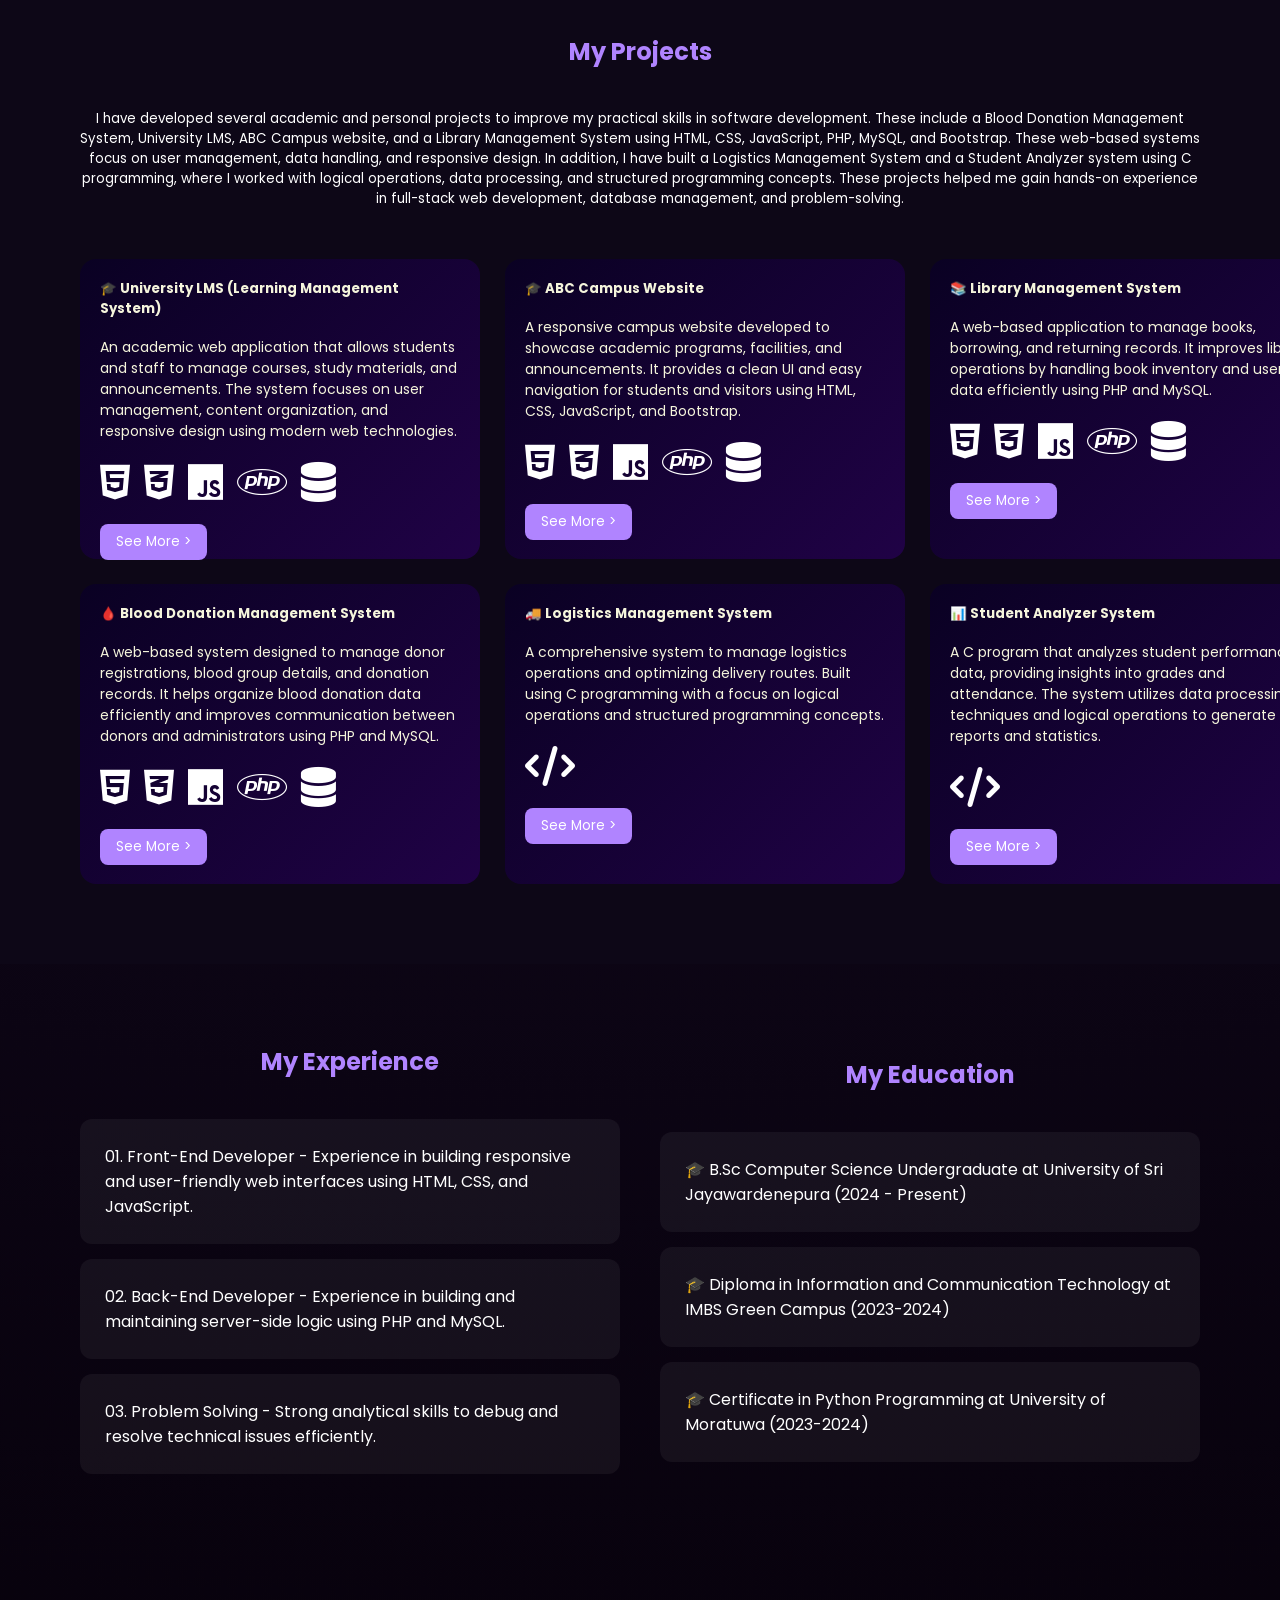
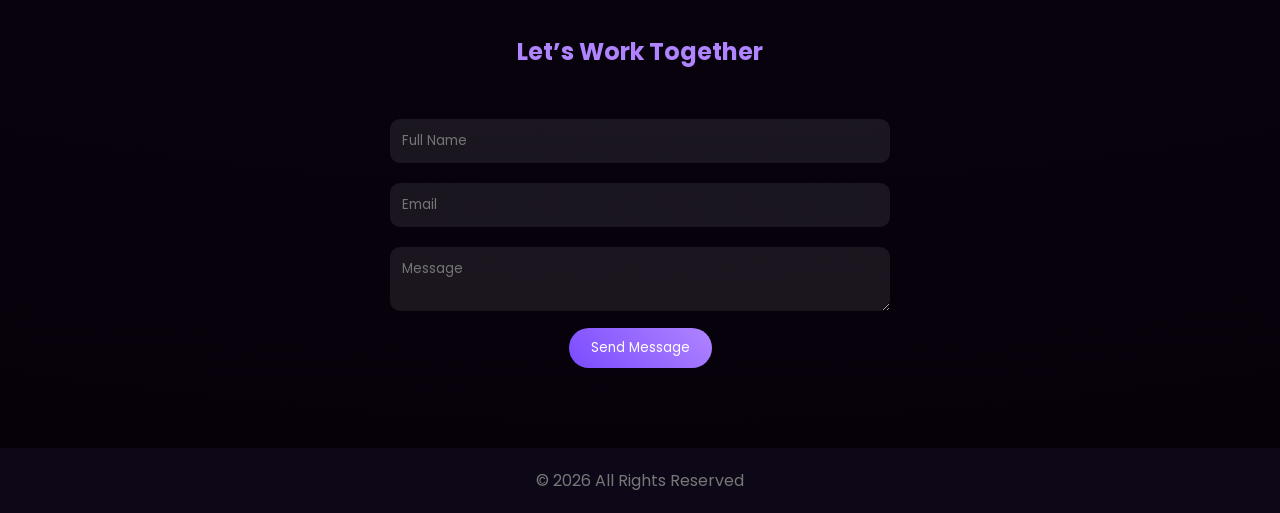
==== commit 4d9b42b8: "add projects and educations" ====
--- a/index.html
+++ b/index.html
@@ -17,10 +17,10 @@
     <header class="navbar">
         <h2 class="logo">Portfolio</h2>
         <nav>
-            <a href="#">Service</a>
-            <a href="#">Work</a>
-            <a href="#">Projects</a>
+            <a href="#services">Service</a>
+            <a href="#projects">Projects</a>
             <a href="#skills">Skills</a>
+            <a href="#education">Education</a>
             <a href="#contacts">Contact</a>
         </nav>
         <button class="btn">About</button>
@@ -52,7 +52,10 @@
     <!-- STATS -->
     <section class="stats">
         <div>
-            <h2>1</h2>
+
+
+
+            <h2>1+</h2>
             <p>Years Experience</p>
         </div>
         <div>
@@ -60,13 +63,17 @@
             <p>Projects</p>
         </div>
         <div>
-            <h2>00</h2>
-            <p>Happy Clients</p>
+            <h2>5+</h2>
+
+
+
+            <p>Technologies</p>
         </div>
     </section>
 
     <!-- SERVICES -->
-    <section class="section" style="padding-top: 50px;">
+
+    <section class="section" style="padding-top: 50px; background-color: #0d0717;" id="services">
         <h2 class="title">My Quality Service</h2>
         <div class="services">
             <div class="card">01. Front-End Development <br><br>
@@ -83,7 +90,8 @@
     </section>
 
     <!-- SKILLS -->
-    <section class="section" id="skills" style="background-color: #0d0717; padding-top: 20px;">
+
+    <section class="section" id="skills" style=" padding-top: 20px;">
         <h2 class="title">My Skills</h2>
         <p style="color: azure; font-size: small; text-align: center; padding-bottom: 30px;">I have strong skills in
             HTML, CSS, Figma, JavaScript, PHP, and MySQL. I build responsive websites, user-friendly interfaces,<br> and
@@ -124,33 +132,144 @@
 
 
     <!-- PROJECTS -->
-    <section class="section" style="padding-top: 50px;">
+
+    <section class="section" style="padding-top: 50px; background-color: #0d0717;" id="projects">
         <h2 class="title">My Projects</h2>
+        <p style="font-size: smaller; text-align: center; padding-bottom: 50px;">I have developed several academic and
+            personal projects to improve my practical skills in software
+            development. These include a Blood Donation Management System, University LMS, ABC Campus website, and a
+            Library Management System using HTML, CSS, JavaScript, PHP, MySQL, and Bootstrap. These web-based systems
+            focus on user management, data handling, and responsive design.
+
+            In addition, I have built a Logistics Management System and a Student Analyzer system using C programming,
+            where I worked with logical operations, data processing, and structured programming concepts.
+
+            These projects helped me gain hands-on experience in full-stack web development, database management, and
+            problem-solving.</p>
+
+
+
+
+
         <div class="projects">
-            <div class="project-card">
-                <a href="https://kusalranasinghe.github.io/Responsive-Webpage/" target="_blank">
-                    <h3 style="color: white; text-align: center; padding-top: 80px; text-decoration: none;">01. University LMS System</h3>
-                </a>
-            </div>
-            <div class="project-card"></div>
-            <div class="project-card"></div>
-            <div class="project-card"></div>
+
+            <div class="project-card">
+                <h5>🎓 University LMS (Learning Management System)</h5>
+                <p>An academic web application that allows students and staff to manage courses, study materials, and
+                    announcements. The system focuses on user management, content organization, and responsive design
+                    using modern web technologies.</p>
+
+                <div class="icons" style="padding-top: 20px;">
+                    <i class="fab fa-html5 tech-icon"></i>
+                    <i class="fab fa-css3-alt tech-icon"></i>
+                    <i class="fab fa-js tech-icon"></i>
+                    <i class="fab fa-php tech-icon"></i>
+                    <i class="fas fa-database tech-icon"></i>
+                </div>
+                <button><a href="https://github.com/Kusalranasinghe/FAS-LMS">See More ></a></button>
+
+
+            </div>
+
+            <div class="project-card">
+                <h5>🎓 ABC Campus Website</h5>
+                <p>A responsive campus website developed to showcase academic programs, facilities, and announcements.
+                    It provides a clean UI and easy navigation for students and visitors using HTML, CSS, JavaScript,
+                    and Bootstrap.</p>
+                <div class="icons" style="padding-top: 20px;">
+                    <i class="fab fa-html5 tech-icon"></i>
+                    <i class="fab fa-css3-alt tech-icon"></i>
+                    <i class="fab fa-js tech-icon"></i>
+                    <i class="fab fa-php tech-icon"></i>
+                    <i class="fas fa-database tech-icon"></i>
+                </div>
+                <button><a href="https://github.com/Kusalranasinghe/ABC-Campus">See More ></a></button>
+            </div>
+
+            <div class="project-card">
+                <h5>📚 Library Management System</h5>
+                <p>A web-based application to manage books, borrowing, and returning records. It improves library
+                    operations by handling book inventory and user data efficiently using PHP and MySQL.</p>
+                <div class="icons" style="padding-top: 20px;">
+                    <i class="fab fa-html5 tech-icon"></i>
+                    <i class="fab fa-css3-alt tech-icon"></i>
+                    <i class="fab fa-js tech-icon"></i>
+                    <i class="fab fa-php tech-icon"></i>
+                    <i class="fas fa-database tech-icon"></i>
+                </div>
+                <button><a href="https://github.com/Kusalranasinghe/library_management_system">See More ></a></button>
+            </div>
+
+            <div class="project-card">
+                <h5>🩸 Blood Donation Management System</h5>
+                <p>A web-based system designed to manage donor registrations, blood group details, and donation records.
+                    It helps organize blood donation data efficiently and improves communication between donors and
+                    administrators using PHP and MySQL.</p>
+                <div class="icons" style="padding-top: 20px;">
+                    <i class="fab fa-html5 tech-icon"></i>
+                    <i class="fab fa-css3-alt tech-icon"></i>
+                    <i class="fab fa-js tech-icon"></i>
+                    <i class="fab fa-php tech-icon"></i>
+                    <i class="fas fa-database tech-icon"></i>
+                </div>
+
+                <button><a href="https://github.com/Kusalranasinghe/Blood-Donation-Management-System">See More ></a></button>
+            </div>
+
+
+            <div class="project-card">
+                <h5>🚚 Logistics Management System</h5>
+                <p>A comprehensive system to manage logistics operations and optimizing delivery routes. Built using C
+                    programming with a focus on logical
+                    operations and structured programming concepts.</p>
+                <div class="icons" style="padding-top: 20px;">
+                    <i class="fas fa-code tech-icon"></i>
+                </div>
+
+                <button><a href="https://github.com/Kusalranasinghe/logistics-management-system">See More ></a></button>
+            </div>
+
+
+
+
+            <div class="project-card">
+                <h5>📊 Student Analyzer System</h5>
+                <p>A C program that analyzes student performance data, providing insights into grades and attendance.
+                    The system utilizes data processing techniques and logical operations to generate reports and
+                    statistics.</p>
+                <div class="icons" style="padding-top: 20px;">
+                    <i class="fas fa-code tech-icon"></i>
+                </div>
+                <button><a href="https://github.com/Kusalranasinghe/student-analyzer">See More ></a></button>
+
+
+
+
+
+            </div>
         </div>
     </section>
 
     <!-- EXPERIENCE -->
-    <section class="section two-col">
+    <section class="section two-col " id="education">
         <div>
             <h2 class="title">My Experience</h2>
-            <div class="card">Front-End Developer</div>
-            <div class="card">Back-End Developer</div>
-            <div class="card">Problem Solving</div>
+            <div style="display: flex; flex-direction: column; gap: 15px;">
+                 <div class="card">01. Front-End Developer - Experience in building responsive and user-friendly web interfaces using HTML, CSS, and JavaScript.</div>
+            <div class="card">02. Back-End Developer - Experience in building and maintaining server-side logic using PHP and MySQL.</div>
+            <div class="card">03. Problem Solving - Strong analytical skills to debug and resolve technical issues efficiently.</div>
+            </div>
+           
         </div>
         <div>
             <h2 class="title">My Education</h2>
-            <div class="card">University of Sri Jayawardenepura</div>
-            <div class="card">IMBS Green Campus</div>
-            <div class="card">International Business Studies Campus</div>
+
+            <div style="display: flex; flex-direction: column; gap: 15px;">
+            <div class="card">🎓 B.Sc Computer Science Undergraduate at University of Sri Jayawardenepura (2024 - Present)</div>
+            <div class="card">🎓 Diploma in Information and Communication Technology at IMBS Green Campus (2023-2024)</div>
+            <div class="card">🎓 Certificate in Python Programming at University of Moratuwa (2023-2024)</div>
+            </div>
+            
         </div>
     </section>
 
@@ -165,7 +284,11 @@
         </form>
     </section>
 
-    <footer>
+
+
+
+
+    <footer style="background-color: #0d0717;">
         <p>© 2026 All Rights Reserved</p>
     </footer>
 
--- a/styles.css
+++ b/styles.css
@@ -139,16 +139,53 @@
 /* PROJECTS */
 .projects {
     display: grid;
-    grid-template-columns: repeat(2, 1fr);
+    grid-template-columns: repeat(3, 1fr);
     gap: 25px;
 }
 
 .project-card {
-    height: 220px;
-    width: 550px;
-    background: linear-gradient(135deg, #4d1dd0, #b844a1);
+    height: 300px;
+    width: 400px;
+    background: linear-gradient(135deg, #0a0123, #200246);
     border-radius: 16px;
-}
+    padding: 20px;
+    color: beige;
+    text-align: left;
+}
+
+.project-card p {
+    font-size: 14px;
+    margin-top: 18px;
+}
+
+.project-card button {
+    margin-top: 20px;
+    padding: 8px 16px;
+    background: #b084ff;
+    border: none;
+    border-radius: 8px;
+    color: #fff;
+    cursor: pointer;
+}
+
+.project-card a {
+    color: #fff;
+    text-decoration: none;
+}
+
+.project-card button:hover {
+    background: #7a4bff;
+    transition: 0.3s;
+    transform: scale(1.05);
+}
+
+.project-card .tech-icon {
+    font-size: 40px;
+    margin-right: 10px;
+    color: #fff;
+    
+}
+
 
 /* EXPERIENCE */
 .two-col {
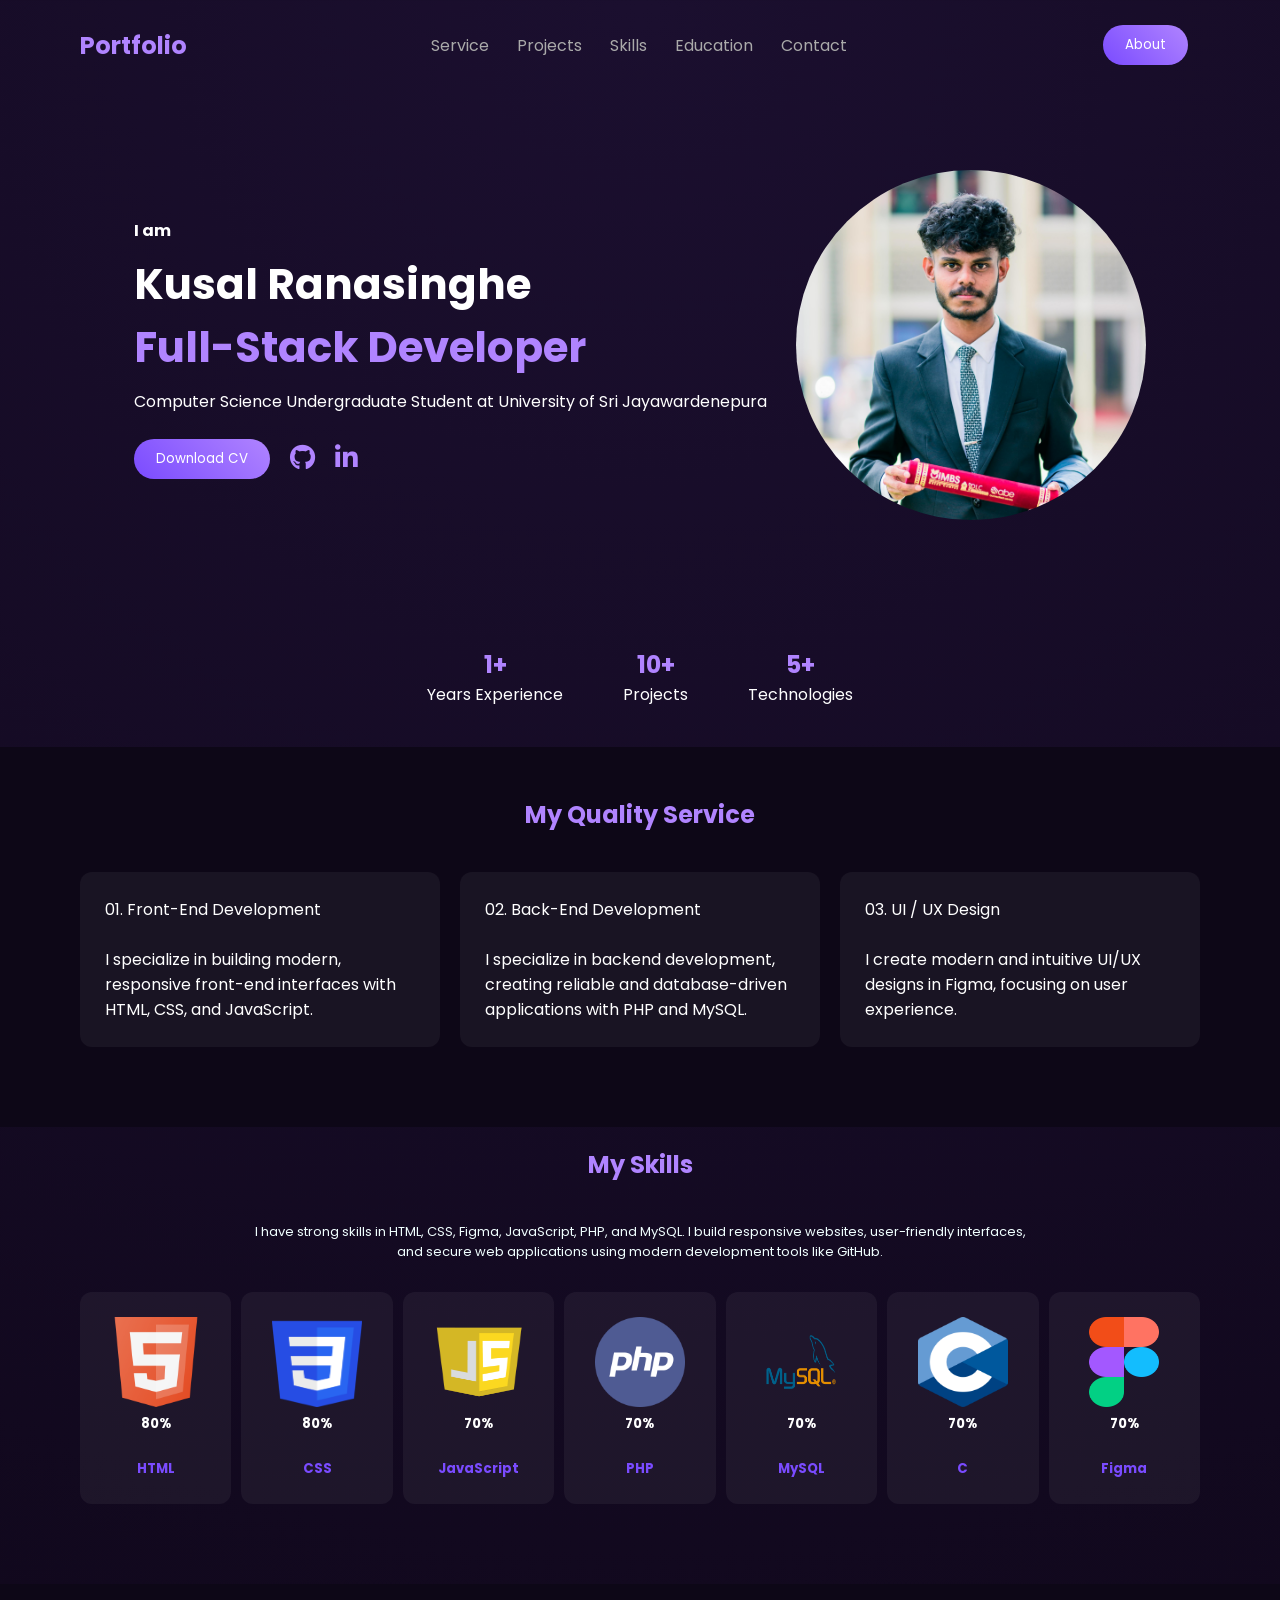
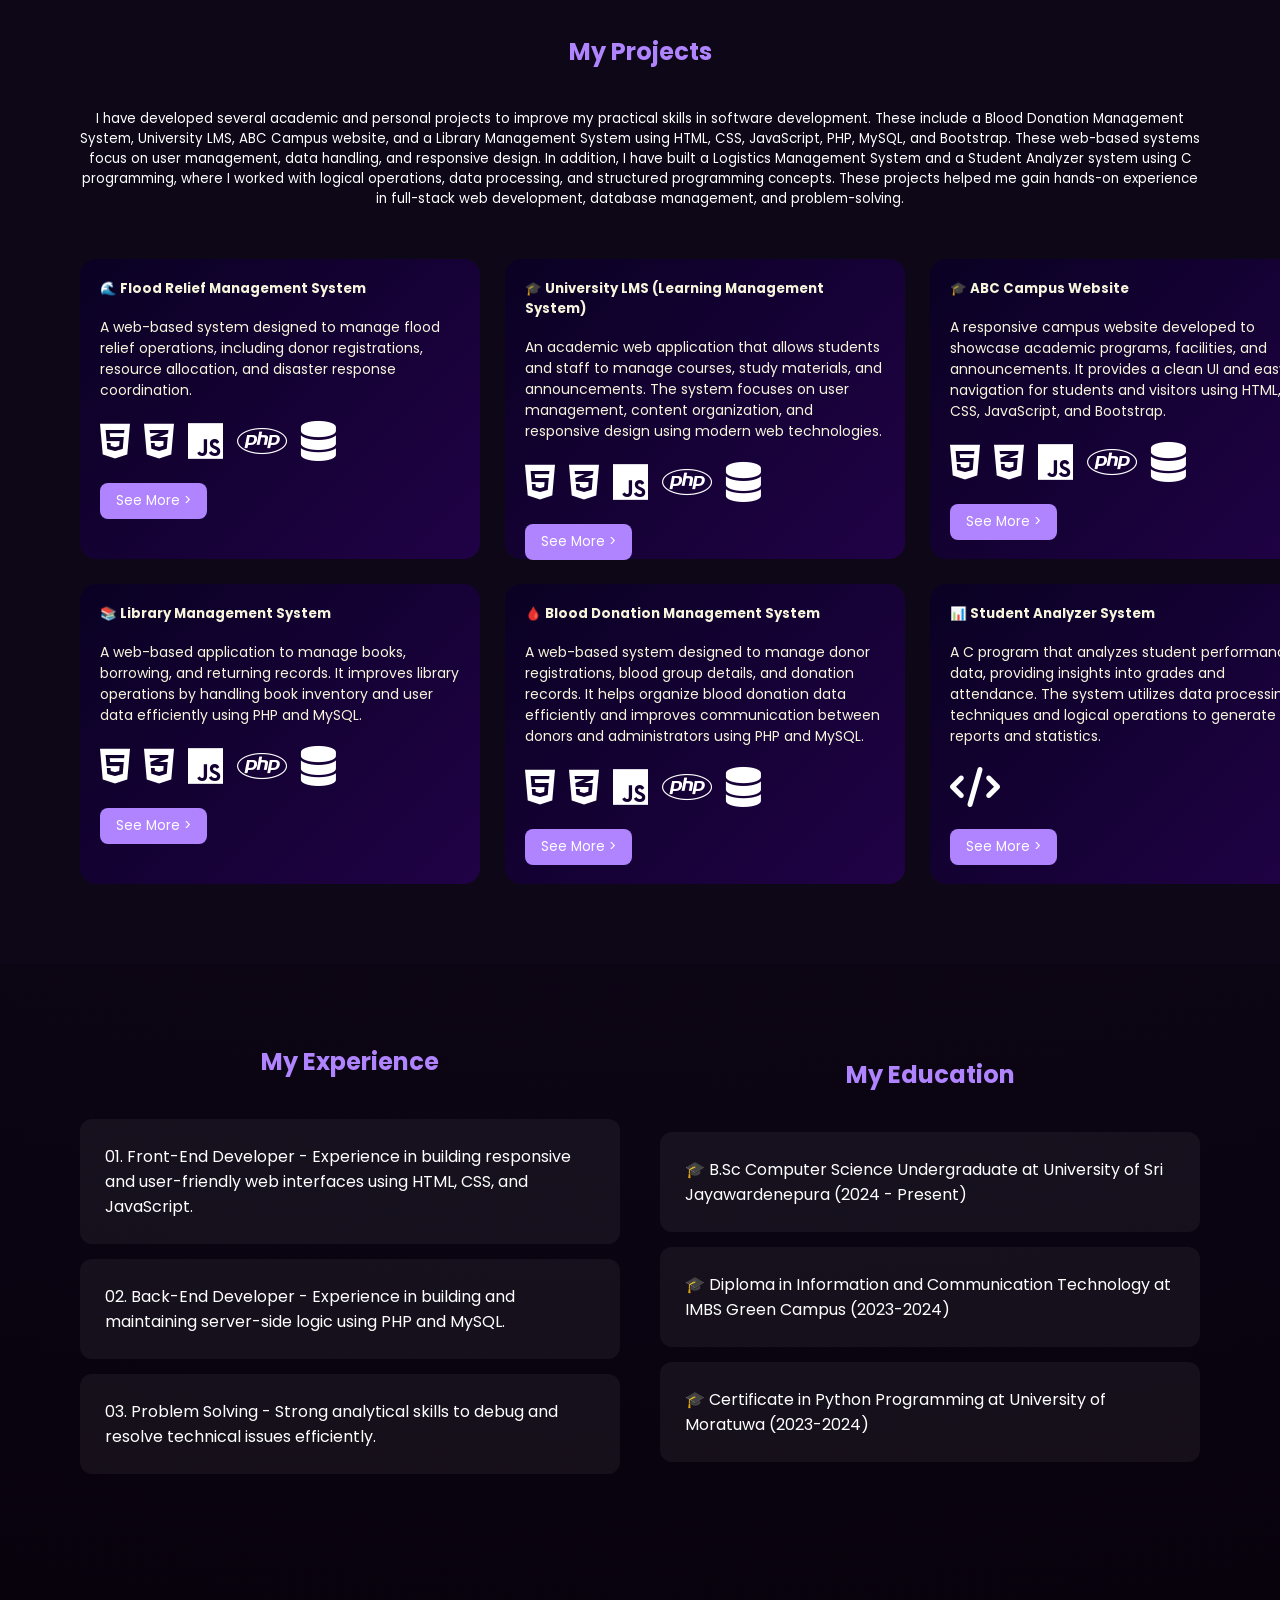
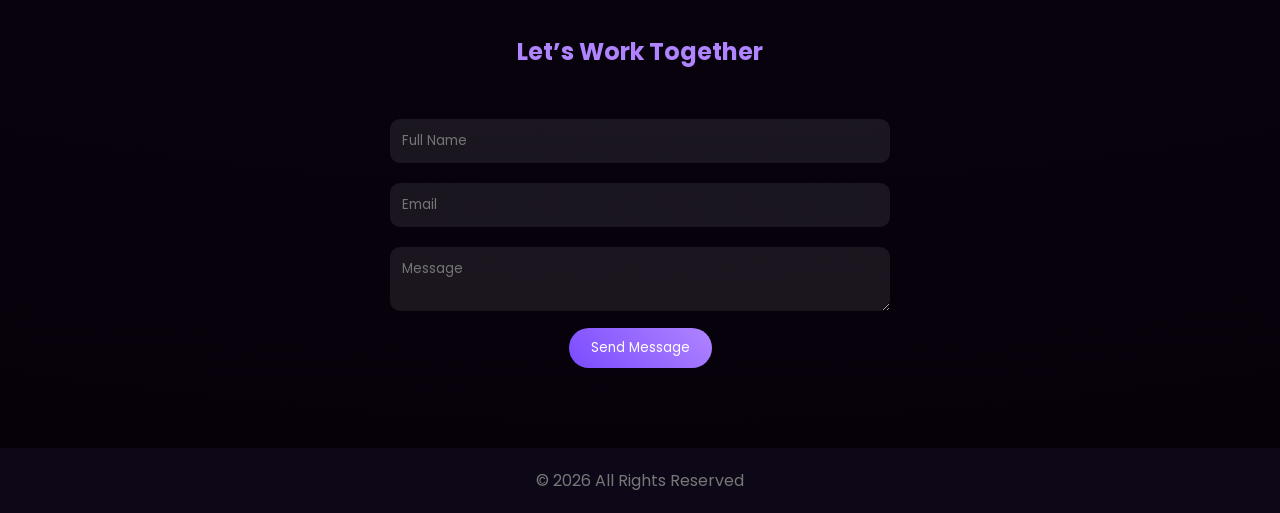
==== commit c481a336: "add some changes" ====
--- a/index.html
+++ b/index.html
@@ -23,14 +23,14 @@
             <a href="#education">Education</a>
             <a href="#contacts">Contact</a>
         </nav>
-        <button class="btn">About</button>
+        <a href="about.html"><button class="btn">About</button></a>
     </header>
 
     <!-- HERO -->
     <section class="hero">
         <div class="hero-text">
-            <h4>I am an </h4>
-            <h1>Undergraduate + <br><span>Full-Stack Developer </span></h1>
+            <h4>I am </h4>
+            <h1>Kusal Ranasinghe<br><span>Full-Stack Developer </span></h1>
             <p>Computer Science Undergraduate Student at University of Sri Jayawardenepura</p> <br>
             <div class="cv" style="display: flex; ">
                 <button class="btn" onclick="downloadCV()">Download CV</button>
@@ -154,6 +154,22 @@
         <div class="projects">
 
             <div class="project-card">
+                <h5>🌊 Flood Relief Management System</h5>
+                <p>A web-based system designed to manage flood relief operations, including donor registrations,
+                    resource allocation, and disaster response coordination.</p>
+                <div class="icons" style="padding-top: 20px;">
+                    <i class="fab fa-html5 tech-icon"></i>
+                    <i class="fab fa-css3-alt tech-icon"></i>
+                    <i class="fab fa-js tech-icon"></i>
+                    <i class="fab fa-php tech-icon"></i>
+                    <i class="fas fa-database tech-icon"></i>
+                </div>
+
+                <button><a href="https://github.com/Kusalranasinghe/Flood-Relief-Management-System">See More
+                        ></a></button>
+            </div>
+
+            <div class="project-card">
                 <h5>🎓 University LMS (Learning Management System)</h5>
                 <p>An academic web application that allows students and staff to manage courses, study materials, and
                     announcements. The system focuses on user management, content organization, and responsive design
@@ -213,22 +229,9 @@
                     <i class="fas fa-database tech-icon"></i>
                 </div>
 
-                <button><a href="https://github.com/Kusalranasinghe/Blood-Donation-Management-System">See More ></a></button>
-            </div>
-
-
-            <div class="project-card">
-                <h5>🚚 Logistics Management System</h5>
-                <p>A comprehensive system to manage logistics operations and optimizing delivery routes. Built using C
-                    programming with a focus on logical
-                    operations and structured programming concepts.</p>
-                <div class="icons" style="padding-top: 20px;">
-                    <i class="fas fa-code tech-icon"></i>
-                </div>
-
-                <button><a href="https://github.com/Kusalranasinghe/logistics-management-system">See More ></a></button>
-            </div>
-
+                <button><a href="https://github.com/Kusalranasinghe/Blood-Donation-Management-System">See More
+                        ></a></button>
+            </div>
 
 
 
@@ -255,21 +258,26 @@
         <div>
             <h2 class="title">My Experience</h2>
             <div style="display: flex; flex-direction: column; gap: 15px;">
-                 <div class="card">01. Front-End Developer - Experience in building responsive and user-friendly web interfaces using HTML, CSS, and JavaScript.</div>
-            <div class="card">02. Back-End Developer - Experience in building and maintaining server-side logic using PHP and MySQL.</div>
-            <div class="card">03. Problem Solving - Strong analytical skills to debug and resolve technical issues efficiently.</div>
-            </div>
-           
+                <div class="card">01. Front-End Developer - Experience in building responsive and user-friendly web
+                    interfaces using HTML, CSS, and JavaScript.</div>
+                <div class="card">02. Back-End Developer - Experience in building and maintaining server-side logic
+                    using PHP and MySQL.</div>
+                <div class="card">03. Problem Solving - Strong analytical skills to debug and resolve technical issues
+                    efficiently.</div>
+            </div>
+
         </div>
         <div>
             <h2 class="title">My Education</h2>
 
             <div style="display: flex; flex-direction: column; gap: 15px;">
-            <div class="card">🎓 B.Sc Computer Science Undergraduate at University of Sri Jayawardenepura (2024 - Present)</div>
-            <div class="card">🎓 Diploma in Information and Communication Technology at IMBS Green Campus (2023-2024)</div>
-            <div class="card">🎓 Certificate in Python Programming at University of Moratuwa (2023-2024)</div>
-            </div>
-            
+                <div class="card">🎓 B.Sc Computer Science Undergraduate at University of Sri Jayawardenepura (2024 -
+                    Present)</div>
+                <div class="card">🎓 Diploma in Information and Communication Technology at IMBS Green Campus
+                    (2023-2024)</div>
+                <div class="card">🎓 Certificate in Python Programming at University of Moratuwa (2023-2024)</div>
+            </div>
+
         </div>
     </section>
 
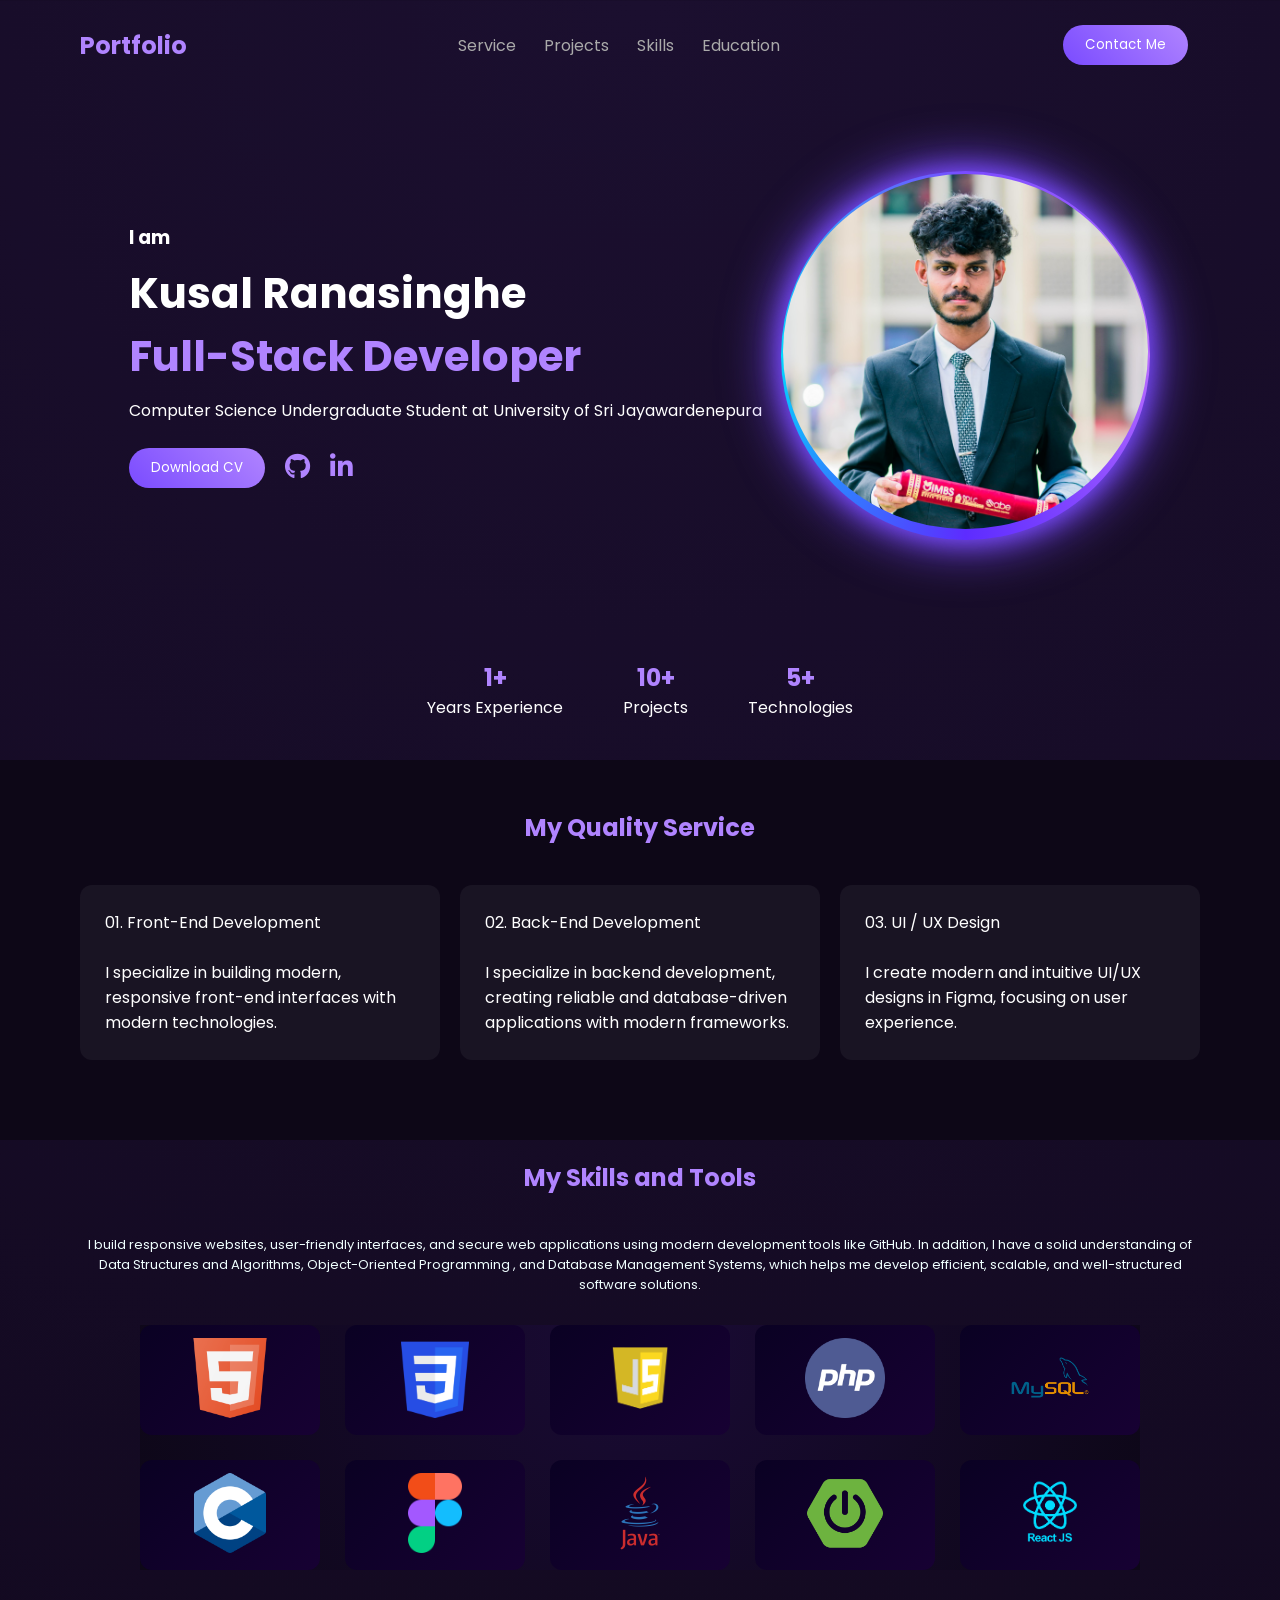
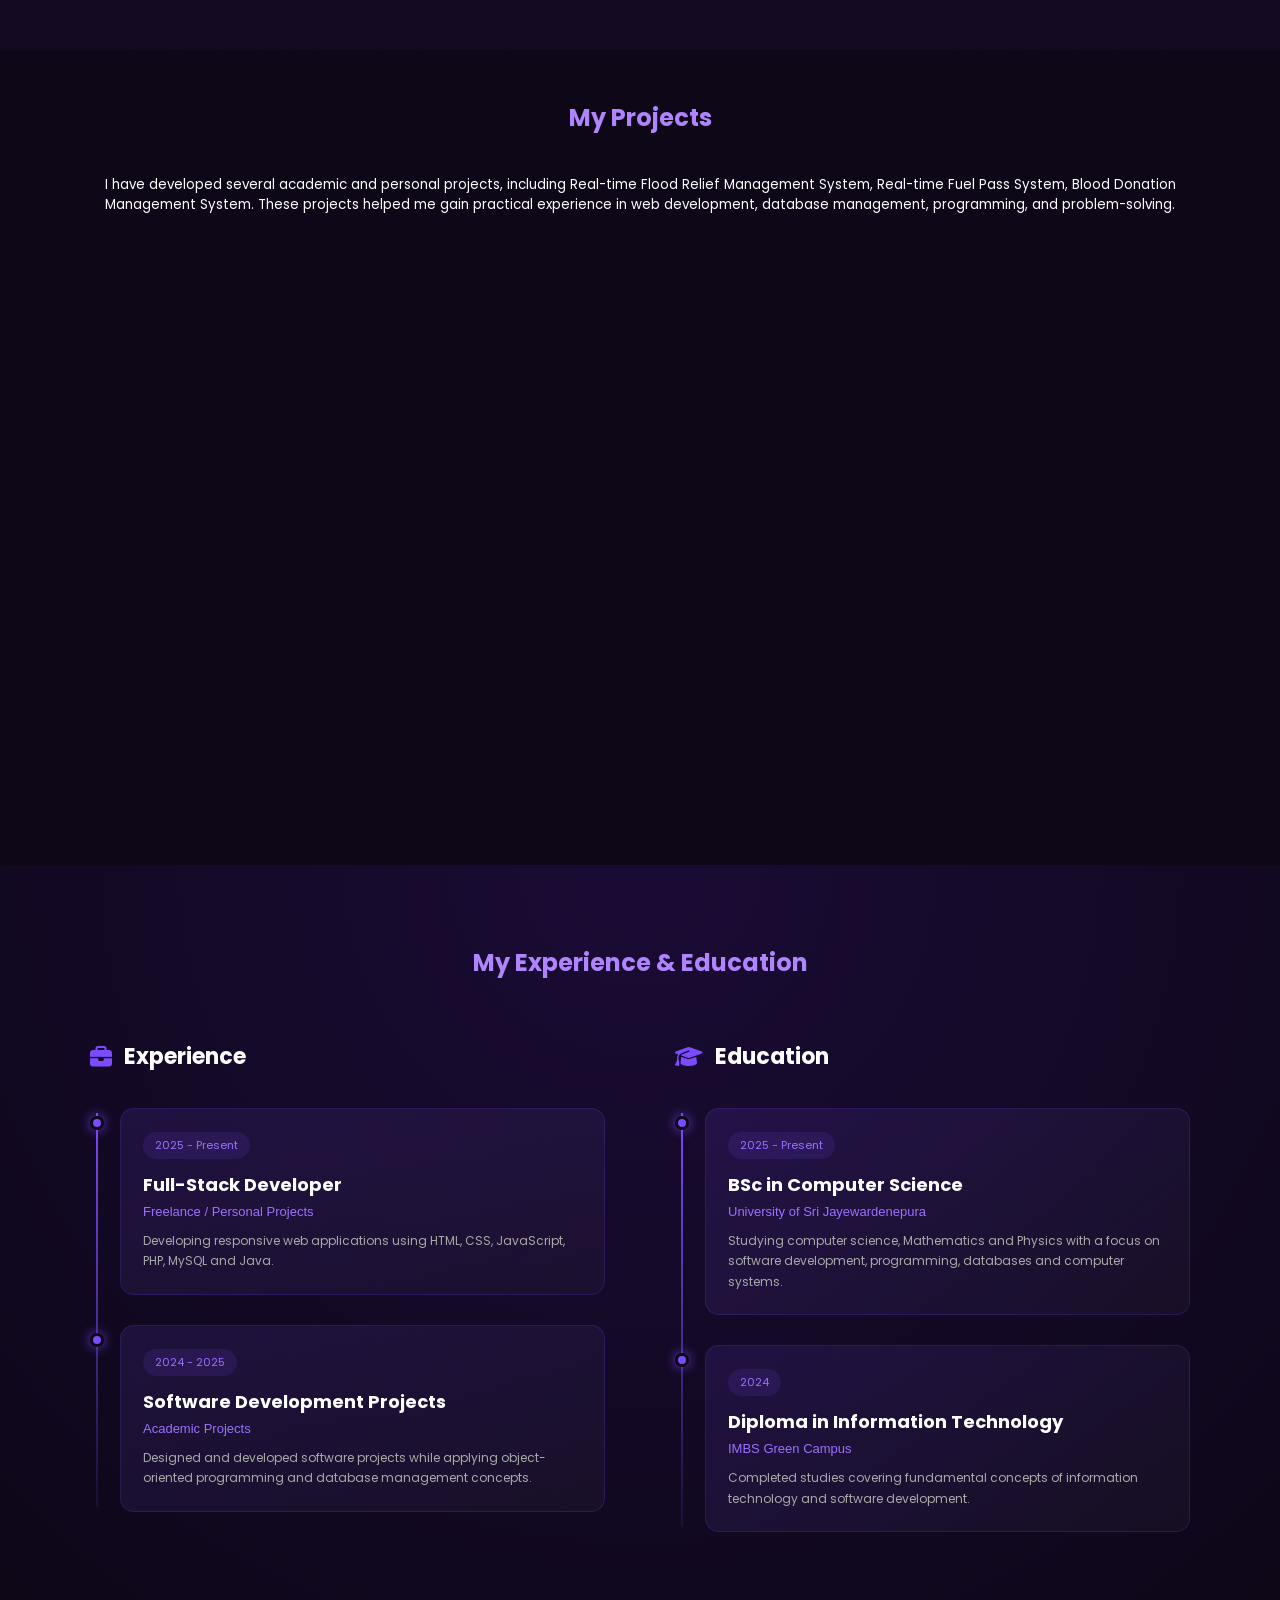
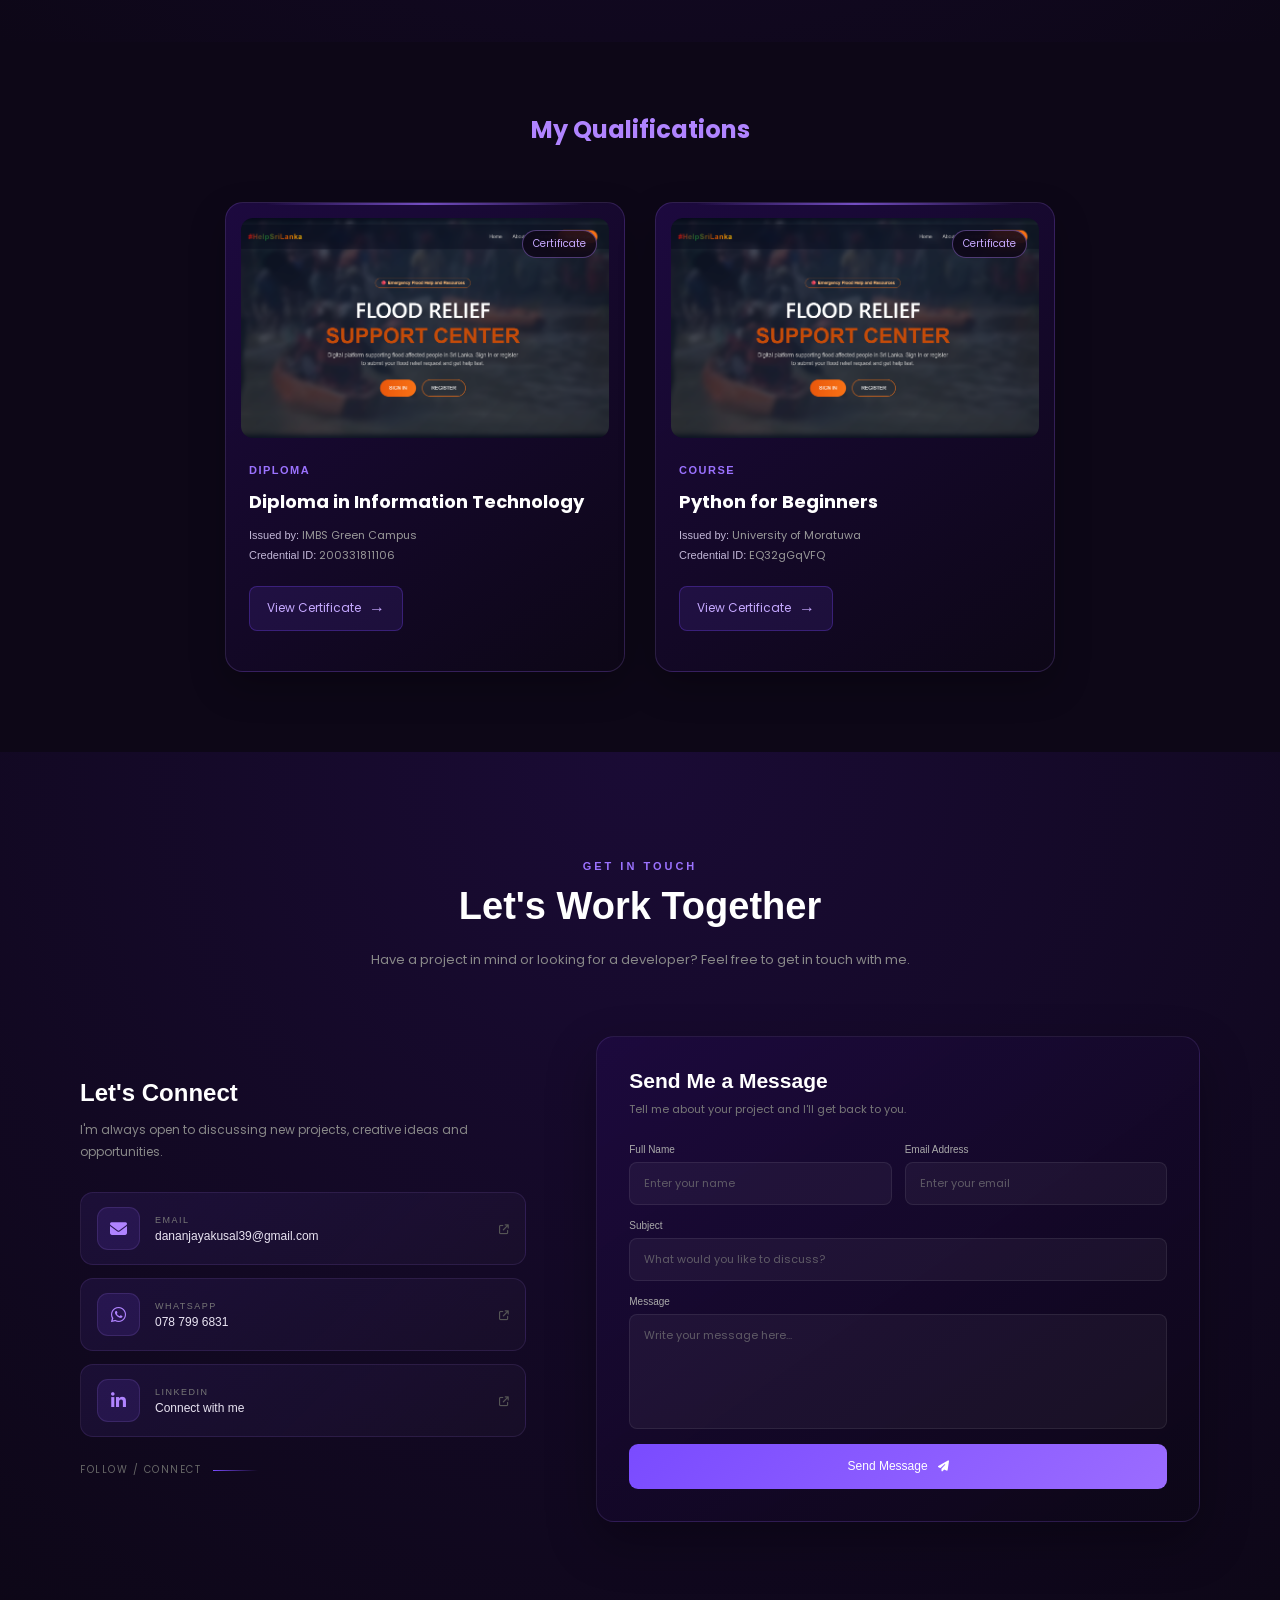
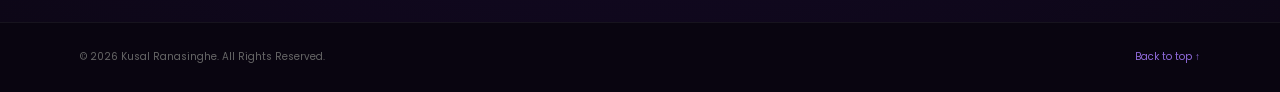
==== commit 7ce46777: "update" ====
--- a/index.html
+++ b/index.html
@@ -20,16 +20,16 @@
             <a href="#services">Service</a>
             <a href="#projects">Projects</a>
             <a href="#skills">Skills</a>
-            <a href="#education">Education</a>
-            <a href="#contacts">Contact</a>
+            <a href="#experience">Education</a>
+
         </nav>
-        <a href="about.html"><button class="btn">About</button></a>
+        <a href="#contacts"><button class="btn">Contact Me</button></a>
     </header>
 
     <!-- HERO -->
     <section class="hero">
         <div class="hero-text">
-            <h4>I am </h4>
+            <h3>I am </h3>
             <h1>Kusal Ranasinghe<br><span>Full-Stack Developer </span></h1>
             <p>Computer Science Undergraduate Student at University of Sri Jayawardenepura</p> <br>
             <div class="cv" style="display: flex; ">
@@ -77,11 +77,11 @@
         <h2 class="title">My Quality Service</h2>
         <div class="services">
             <div class="card">01. Front-End Development <br><br>
-                <p>I specialize in building modern, responsive front-end interfaces with HTML, CSS, and JavaScript.</p>
+                <p>I specialize in building modern, responsive front-end interfaces with modern technologies.</p>
             </div>
             <div class="card">02. Back-End Development <br><br>
-                <p>I specialize in backend development, creating reliable and database-driven applications with PHP and
-                    MySQL.</p>
+                <p>I specialize in backend development, creating reliable and database-driven applications with modern
+                    frameworks.</p>
             </div>
             <div class="card">03. UI / UX Design <br><br>
                 <p>I create modern and intuitive UI/UX designs in Figma, focusing on user experience.</p>
@@ -92,39 +92,47 @@
     <!-- SKILLS -->
 
     <section class="section" id="skills" style=" padding-top: 20px;">
-        <h2 class="title">My Skills</h2>
-        <p style="color: azure; font-size: small; text-align: center; padding-bottom: 30px;">I have strong skills in
-            HTML, CSS, Figma, JavaScript, PHP, and MySQL. I build responsive websites, user-friendly interfaces,<br> and
-            secure web applications using modern development tools like GitHub.</p>
+        <h2 class="title">My Skills and Tools</h2>
+        <p style="color: azure; font-size: small; text-align: center; padding-bottom: 30px;">I build responsive
+            websites, user-friendly interfaces, and secure web applications using modern
+            development tools like GitHub. In addition, I have a solid understanding of
+            Data Structures and Algorithms, Object-Oriented Programming , and Database
+            Management Systems, which helps me develop efficient, scalable, and
+            well-structured software solutions.
+        </p>
         <div class="skills">
-            <div class="card"><img src="images/html.png" style="width: 90px; height: 90px;" alt="html"><br>
-                <h5>80%</h5><br>
-                <h5 style="color: #7a4bff;">HTML</h5>
-            </div>
-            <div class="card"><img src="images/css.png" style="width: 90px; height: 90px;" alt="css"><br>
-                <h5>80%</h5><br>
-                <h5 style="color: #7a4bff;">CSS</h5>
-            </div>
-            <div class="card"><img src="images/js.png" style="width: 90px; height: 90px;" alt="javascript"><br>
-                <h5>70%</h5><br>
-                <h5 style="color: #7a4bff;">JavaScript</h5>
-            </div>
-            <div class="card"><img src="images/php.png" style="width: 90px; height: 90px;" alt="php"><br>
-                <h5>70%</h5><br>
-                <h5 style="color: #7a4bff;">PHP</h5>
-            </div>
-            <div class="card"><img src="images/mysql.png" style="width: 90px; height: 90px;" alt="mysql"><br>
-                <h5>70%</h5><br>
-                <h5 style="color: #7a4bff;">MySQL</h5>
-            </div>
-            <div class="card"><img src="images/c.png" style="width: 90px; height: 90px;" alt="c"><br>
-                <h5>70%</h5><br>
-                <h5 style="color: #7a4bff;">C</h5>
-            </div>
-            <div class="card"><img src="images/figma.png" style="width: 70px; height: 90px;" alt="figma"><br>
-                <h5>70%</h5><br>
-                <h5 style="color: #7a4bff;">Figma</h5>
-            </div>
+            <div class="card"><img src="images/html.png" alt="html"><br>
+
+            </div>
+            <div class="card"><img src="images/css.png" alt="css"><br>
+
+            </div>
+            <div class="card"><img src="images/js.png" alt="javascript"><br>
+
+            </div>
+            <div class="card"><img src="images/php.png" alt="php"><br>
+
+            </div>
+            <div class="card"><img src="images/mysql.png" alt="mysql"><br>
+
+            </div>
+            <div class="card"><img src="images/c.png" alt="c"><br>
+
+            </div>
+            <div class="card"><img src="images/figma.png" alt="figma"><br>
+
+            </div>
+            <div class="card"><img src="images/java.png" alt="java"><br>
+
+            </div>
+            <div class="card"><img src="images/spring-boot-logo.png" alt="figma"><br>
+
+            </div>
+            <div class="card"><img src="images/react.png" alt="figma"><br>
+
+
+            </div>
+           
 
         </div>
     </section>
@@ -136,16 +144,10 @@
     <section class="section" style="padding-top: 50px; background-color: #0d0717;" id="projects">
         <h2 class="title">My Projects</h2>
         <p style="font-size: smaller; text-align: center; padding-bottom: 50px;">I have developed several academic and
-            personal projects to improve my practical skills in software
-            development. These include a Blood Donation Management System, University LMS, ABC Campus website, and a
-            Library Management System using HTML, CSS, JavaScript, PHP, MySQL, and Bootstrap. These web-based systems
-            focus on user management, data handling, and responsive design.
-
-            In addition, I have built a Logistics Management System and a Student Analyzer system using C programming,
-            where I worked with logical operations, data processing, and structured programming concepts.
-
-            These projects helped me gain hands-on experience in full-stack web development, database management, and
-            problem-solving.</p>
+            personal projects, including Real-time Flood Relief Management System, Real-time Fuel Pass System, Blood
+            Donation Management System.
+            These projects helped me gain practical experience in web development, database
+            management, programming, and problem-solving.</p>
 
 
 
@@ -154,7 +156,8 @@
         <div class="projects">
 
             <div class="project-card">
-                <h5>🌊 Flood Relief Management System</h5>
+                <h3>Flood Relief Support Center</h3>
+                <img src="images/flood-reilief.png" alt="Flood Relief Support Center" class="project-image">
                 <p>A web-based system designed to manage flood relief operations, including donor registrations,
                     resource allocation, and disaster response coordination.</p>
                 <div class="icons" style="padding-top: 20px;">
@@ -164,62 +167,43 @@
                     <i class="fab fa-php tech-icon"></i>
                     <i class="fas fa-database tech-icon"></i>
                 </div>
-
+                <button><a href="">Live Demo
+                        ></a></button>
                 <button><a href="https://github.com/Kusalranasinghe/Flood-Relief-Management-System">See More
                         ></a></button>
             </div>
 
             <div class="project-card">
-                <h5>🎓 University LMS (Learning Management System)</h5>
-                <p>An academic web application that allows students and staff to manage courses, study materials, and
-                    announcements. The system focuses on user management, content organization, and responsive design
-                    using modern web technologies.</p>
+                <h3>FuelGo</h3>
+
+                <img src="images/fuelgo.png" alt="FuelGo" class="project-image">
+
+                <p>Real-time Solution for Fuel crisis, FuelPass and fuel stations management system. including live
+                    tracking, find available fuel stations, QR code scanning and reporting. </p>
 
                 <div class="icons" style="padding-top: 20px;">
                     <i class="fab fa-html5 tech-icon"></i>
                     <i class="fab fa-css3-alt tech-icon"></i>
                     <i class="fab fa-js tech-icon"></i>
-                    <i class="fab fa-php tech-icon"></i>
+                    <i class="fab fa-java tech-icon"></i>
                     <i class="fas fa-database tech-icon"></i>
                 </div>
-                <button><a href="https://github.com/Kusalranasinghe/FAS-LMS">See More ></a></button>
-
-
-            </div>
+                <button><a href="">Live Demo
+                        ></a></button>
+                <button><a href="https://github.com/Kusalranasinghe/FuelGo">See More
+                        ></a></button>
+
+
+            </div>
+
 
             <div class="project-card">
-                <h5>🎓 ABC Campus Website</h5>
-                <p>A responsive campus website developed to showcase academic programs, facilities, and announcements.
-                    It provides a clean UI and easy navigation for students and visitors using HTML, CSS, JavaScript,
-                    and Bootstrap.</p>
-                <div class="icons" style="padding-top: 20px;">
-                    <i class="fab fa-html5 tech-icon"></i>
-                    <i class="fab fa-css3-alt tech-icon"></i>
-                    <i class="fab fa-js tech-icon"></i>
-                    <i class="fab fa-php tech-icon"></i>
-                    <i class="fas fa-database tech-icon"></i>
-                </div>
-                <button><a href="https://github.com/Kusalranasinghe/ABC-Campus">See More ></a></button>
-            </div>
-
-            <div class="project-card">
-                <h5>📚 Library Management System</h5>
-                <p>A web-based application to manage books, borrowing, and returning records. It improves library
-                    operations by handling book inventory and user data efficiently using PHP and MySQL.</p>
-                <div class="icons" style="padding-top: 20px;">
-                    <i class="fab fa-html5 tech-icon"></i>
-                    <i class="fab fa-css3-alt tech-icon"></i>
-                    <i class="fab fa-js tech-icon"></i>
-                    <i class="fab fa-php tech-icon"></i>
-                    <i class="fas fa-database tech-icon"></i>
-                </div>
-                <button><a href="https://github.com/Kusalranasinghe/library_management_system">See More ></a></button>
-            </div>
-
-            <div class="project-card">
-                <h5>🩸 Blood Donation Management System</h5>
-                <p>A web-based system designed to manage donor registrations, blood group details, and donation records.
-                    It helps organize blood donation data efficiently and improves communication between donors and
+                <h3>Apex Blood Registry</h3>
+
+                <img src="images/blood.png" alt="Apex Blood Registry" class="project-image">
+
+                <p> Apex Blood Registry helps organize blood donation data efficiently and improves communication
+                    between donors and
                     administrators using PHP and MySQL.</p>
                 <div class="icons" style="padding-top: 20px;">
                     <i class="fab fa-html5 tech-icon"></i>
@@ -233,75 +217,460 @@
                         ></a></button>
             </div>
 
-
-
-            <div class="project-card">
-                <h5>📊 Student Analyzer System</h5>
-                <p>A C program that analyzes student performance data, providing insights into grades and attendance.
-                    The system utilizes data processing techniques and logical operations to generate reports and
-                    statistics.</p>
-                <div class="icons" style="padding-top: 20px;">
-                    <i class="fas fa-code tech-icon"></i>
-                </div>
-                <button><a href="https://github.com/Kusalranasinghe/student-analyzer">See More ></a></button>
-
-
-
-
-
-            </div>
         </div>
     </section>
 
     <!-- EXPERIENCE -->
-    <section class="section two-col " id="education">
-        <div>
-            <h2 class="title">My Experience</h2>
-            <div style="display: flex; flex-direction: column; gap: 15px;">
-                <div class="card">01. Front-End Developer - Experience in building responsive and user-friendly web
-                    interfaces using HTML, CSS, and JavaScript.</div>
-                <div class="card">02. Back-End Developer - Experience in building and maintaining server-side logic
-                    using PHP and MySQL.</div>
-                <div class="card">03. Problem Solving - Strong analytical skills to debug and resolve technical issues
-                    efficiently.</div>
-            </div>
-
-        </div>
-        <div>
-            <h2 class="title">My Education</h2>
-
-            <div style="display: flex; flex-direction: column; gap: 15px;">
-                <div class="card">🎓 B.Sc Computer Science Undergraduate at University of Sri Jayawardenepura (2024 -
-                    Present)</div>
-                <div class="card">🎓 Diploma in Information and Communication Technology at IMBS Green Campus
-                    (2023-2024)</div>
-                <div class="card">🎓 Certificate in Python Programming at University of Moratuwa (2023-2024)</div>
-            </div>
-
-        </div>
-    </section>
-
-    <!-- CONTACT -->
-    <section class="contact" id="contacts">
-        <h2 class="title">Let’s Work Together</h2>
-        <form>
-            <input type="text" placeholder="Full Name">
-            <input type="email" placeholder="Email">
-            <textarea placeholder="Message"></textarea>
-            <button class="btn">Send Message</button>
-        </form>
-    </section>
-
-
-
-
-
-    <footer style="background-color: #0d0717;">
-        <p>© 2026 All Rights Reserved</p>
-    </footer>
+    <section class="section experience-section" id="experience">
+
+    <h2 class="title">My Experience & Education</h2>
+
+    <div class="experience-education">
+
+        <!-- Experience -->
+        <div class="timeline-column">
+
+            <h3 class="timeline-heading">
+                <i class="fas fa-briefcase"></i>
+                Experience
+            </h3>
+
+            <div class="timeline">
+
+                <div class="timeline-item">
+                    <div class="timeline-dot"></div>
+
+                    <div class="timeline-card">
+                        <span class="timeline-date">2025 - Present</span>
+
+                        <h3>Full-Stack Developer</h3>
+                        <h4>Freelance / Personal Projects</h4>
+
+                        <p>
+                            Developing responsive web applications using
+                            HTML, CSS, JavaScript, PHP, MySQL and Java.
+                        </p>
+                    </div>
+                </div>
+
+                <div class="timeline-item">
+                    <div class="timeline-dot"></div>
+
+                    <div class="timeline-card">
+                        <span class="timeline-date">2024 - 2025</span>
+
+                        <h3>Software Development Projects</h3>
+                        <h4>Academic Projects</h4>
+
+                        <p>
+                            Designed and developed software projects while
+                            applying object-oriented programming and database
+                            management concepts.
+                        </p>
+                    </div>
+                </div>
+
+            </div>
+        </div>
+
+
+        <!-- Education -->
+        <div class="timeline-column">
+
+            <h3 class="timeline-heading">
+                <i class="fas fa-graduation-cap"></i>
+                Education
+            </h3>
+
+            <div class="timeline">
+
+                <div class="timeline-item">
+                    <div class="timeline-dot"></div>
+
+                    <div class="timeline-card">
+                        <span class="timeline-date">2025 - Present</span>
+
+                        <h3>BSc in Computer Science</h3>
+                        <h4>University of Sri Jayewardenepura</h4>
+
+                        <p>
+                            Studying computer science, Mathematics and Physics with a focus on software
+                            development, programming, databases and computer
+                            systems.
+                        </p>
+                    </div>
+                </div>
+
+                <div class="timeline-item">
+                    <div class="timeline-dot"></div>
+
+                    <div class="timeline-card">
+                        <span class="timeline-date">2024</span>
+
+                        <h3>Diploma in Information Technology</h3>
+                        <h4>IMBS Green Campus</h4>
+
+                        <p>
+                            Completed studies covering fundamental concepts
+                            of information technology and software development.
+                        </p>
+                    </div>
+                </div>
+
+            </div>
+        </div>
+
+    </div>
+
+</section>
+
+    <!-- MY QUALIFICATIONS -->
+<section class="section qualifications-section" id="qualifications">
+
+    <h2 class="title">My Qualifications</h2>
+
+    <div class="certificates">
+
+        <!-- Certificate 01 -->
+        <div class="certificate-card">
+
+            <div class="certificate-image">
+                <img src="images/flood-reilief.png"
+                     alt="Diploma in Information Technology">
+                <span class="certificate-badge">Certificate</span>
+            </div>
+
+            <div class="certificate-content">
+
+                <span class="certificate-type">
+                    Diploma
+                </span>
+
+                <h3>Diploma in Information Technology</h3>
+
+                <p>
+                    <strong>Issued by:</strong> IMBS Green Campus
+                    <br>
+                    <strong>Credential ID:</strong> 200331811106
+                </p>
+
+                <a href="" class="certificate-btn">
+                    View Certificate
+                    <span>→</span>
+                </a>
+
+            </div>
+
+        </div>
+
+
+        <!-- Certificate 02 -->
+        <div class="certificate-card">
+
+            <div class="certificate-image">
+                <img src="images/flood-reilief.png"
+                     alt="Python for Beginners">
+                <span class="certificate-badge">Certificate</span>
+            </div>
+
+            <div class="certificate-content">
+
+                <span class="certificate-type">
+                    Course
+                </span>
+
+                <h3>Python for Beginners</h3>
+
+                <p>
+                    <strong>Issued by:</strong> University of Moratuwa
+                    <br>
+                    <strong>Credential ID:</strong> EQ32gGqVFQ
+                </p>
+
+                <a href="" class="certificate-btn">
+                    View Certificate
+                    <span>→</span>
+                </a>
+
+            </div>
+
+        </div>
+
+    </div>
+
+</section>
+
+   
+<!-- =========================
+     CONTACT SECTION
+========================= -->
+
+<section class="contact-section" id="contacts">
+
+    <div class="contact-wrapper">
+
+        <!-- Section Heading -->
+        <div class="contact-heading">
+
+            <span class="contact-label">GET IN TOUCH</span>
+
+            <h2>Let's Work Together</h2>
+
+            <p>
+                Have a project in mind or looking for a developer?
+                Feel free to get in touch with me.
+            </p>
+
+        </div>
+
+
+        <!-- Contact Content -->
+        <div class="contact-content">
+
+
+            <!-- =====================
+                 LEFT : CONTACT INFO
+            ====================== -->
+
+            <div class="contact-details">
+
+                <h3>Let's Connect</h3>
+
+                <p class="contact-description">
+                    I'm always open to discussing new projects,
+                    creative ideas and opportunities.
+                </p>
+
+
+                <!-- Email -->
+                <a href="mailto:dananjayakusal39@gmail.com"
+                   class="contact-item">
+
+                    <div class="contact-icon">
+                        <i class="fas fa-envelope"></i>
+                    </div>
+
+                    <div class="contact-item-text">
+                        <span>Email</span>
+                        <strong>dananjayakusal39@gmail.com</strong>
+                    </div>
+
+                    <i class="fas fa-arrow-up-right-from-square contact-link-icon"></i>
+
+                </a>
+
+
+                <!-- WhatsApp -->
+                <a href="https://wa.me/94787996831"
+                   target="_blank"
+                   rel="noopener noreferrer"
+                   class="contact-item">
+
+                    <div class="contact-icon">
+                        <i class="fab fa-whatsapp"></i>
+                    </div>
+
+                    <div class="contact-item-text">
+                        <span>WhatsApp</span>
+                        <strong>078 799 6831</strong>
+                    </div>
+
+                    <i class="fas fa-arrow-up-right-from-square contact-link-icon"></i>
+
+                </a>
+
+
+                <!-- LinkedIn -->
+                <a href="https://www.linkedin.com/in/kusal-ranasinghe-b6a041346/"
+                   target="_blank"
+                   rel="noopener noreferrer"
+                   class="contact-item">
+
+                    <div class="contact-icon">
+                        <i class="fab fa-linkedin-in"></i>
+                    </div>
+
+                    <div class="contact-item-text">
+                        <span>LinkedIn</span>
+                        <strong>Connect with me</strong>
+                    </div>
+
+                    <i class="fas fa-arrow-up-right-from-square contact-link-icon"></i>
+
+                </a>
+
+
+                <!-- Social text -->
+                <div class="contact-social-text">
+                    <span>Follow / Connect</span>
+
+                    <div class="contact-social-line"></div>
+                </div>
+
+            </div>
+
+
+
+            <!-- =====================
+                 RIGHT : CONTACT FORM
+            ====================== -->
+
+            <div class="contact-form-box">
+
+                <div class="form-header">
+                    <h3>Send Me a Message</h3>
+
+                    <p>
+                        Tell me about your project and I'll get back to you.
+                    </p>
+                </div>
+
+
+                <form action="mailto:dananjayakusal39@gmail.com"
+                      method="post"
+                      enctype="text/plain"
+                      class="contact-form">
+
+
+                    <!-- Name + Email -->
+                    <div class="form-row">
+
+                        <div class="form-group">
+
+                            <label for="name">
+                                Full Name
+                            </label>
+
+                            <input
+                                type="text"
+                                id="name"
+                                name="Name"
+                                placeholder="Enter your name"
+                                required
+                            >
+
+                        </div>
+
+
+                        <div class="form-group">
+
+                            <label for="email">
+                                Email Address
+                            </label>
+
+                            <input
+                                type="email"
+                                id="email"
+                                name="Email"
+                                placeholder="Enter your email"
+                                required
+                            >
+
+                        </div>
+
+                    </div>
+
+
+                    <!-- Subject -->
+                    <div class="form-group">
+
+                        <label for="subject">
+                            Subject
+                        </label>
+
+                        <input
+                            type="text"
+                            id="subject"
+                            name="Subject"
+                            placeholder="What would you like to discuss?"
+                            required
+                        >
+
+                    </div>
+
+
+                    <!-- Message -->
+                    <div class="form-group">
+
+                        <label for="message">
+                            Message
+                        </label>
+
+                        <textarea
+                            id="message"
+                            name="Message"
+                            placeholder="Write your message here..."
+                            required
+                        ></textarea>
+
+                    </div>
+
+
+                    <!-- Submit -->
+                    <button type="submit"
+                            class="send-message-btn">
+
+                        <span>Send Message</span>
+
+                        <i class="fas fa-paper-plane"></i>
+
+                    </button>
+
+                </form>
+
+            </div>
+
+        </div>
+
+    </div>
+
+</section>
+
+
+<!-- =========================
+     FOOTER
+========================= -->
+
+<footer class="footer">
+
+    <p>
+        © 2026 Kusal Ranasinghe. All Rights Reserved.
+    </p>
+
+    <a href="#home">
+        Back to top ↑
+    </a>
+
+</footer>
 
     <script src="script.js"></script>
 
+    <script>
+const animatedElements = document.querySelectorAll(
+    '.skills .card, .project-card'
+);
+
+const observer = new IntersectionObserver((entries) => {
+
+    entries.forEach((entry) => {
+
+        if (entry.isIntersecting) {
+            entry.target.classList.add('show');
+        } else {
+            entry.target.classList.remove('show');
+        }
+
+    });
+
+}, {
+    threshold: 0.1
+});
+
+animatedElements.forEach((element) => {
+    observer.observe(element);
+});
+</script>
+
 </body>
 
 </html>
--- a/styles.css
+++ b/styles.css
@@ -115,14 +115,36 @@
 
 .skills {
     display: grid;
-    grid-template-columns: repeat(auto-fit, minmax(100px, 1fr));
-    gap: 10px;
+    grid-template-columns: repeat(5, 1fr);
+    gap: 25px;
+    max-width: 1000px;
+    margin: 0 auto;
+}
+
+.skills .card {
+    height: 110px;
+    padding: 5px;
+    padding-top: 20px;
+    padding-bottom: 20px;
+    background: linear-gradient(135deg, #0a0123, #170133);
+    border-radius: 12px;
+
+    display: flex;
     flex-direction: column;
-    align-items: center;  
-    justify-content: center;  
-    text-align: center;   
-        
-    
+    align-items: center;
+    justify-content: center;
+
+    text-align: center;
+}
+
+.skills .card img {
+    width: 100px !important;
+    height: 100px !important;
+    padding-top: 20px;
+    object-fit: contain;
+
+    display: block;
+    margin: 0 0 0 0;
 }
 
 .card {
@@ -132,8 +154,9 @@
     transition: 0.3s;
 }
 
-.card:hover {
-    background: rgba(176,132,255,0.2);
+.card img:hover {
+    transform: scale(1.1);
+    transition: 0.3s;
 }
 
 /* PROJECTS */
@@ -144,9 +167,10 @@
 }
 
 .project-card {
-    height: 300px;
+    height: 520px;
     width: 400px;
-    background: linear-gradient(135deg, #0a0123, #200246);
+
+    background: linear-gradient(135deg, #0a0123, #120129);
     border-radius: 16px;
     padding: 20px;
     color: beige;
@@ -155,7 +179,11 @@
 
 .project-card p {
     font-size: 14px;
-    margin-top: 18px;
+    margin-top: 20px;
+}
+
+.project-card h3 {
+    margin-bottom: 20px;
 }
 
 .project-card button {
@@ -166,6 +194,7 @@
     border-radius: 8px;
     color: #fff;
     cursor: pointer;
+    margin-right: 7px;
 }
 
 .project-card a {
@@ -182,6 +211,7 @@
 .project-card .tech-icon {
     font-size: 40px;
     margin-right: 10px;
+    margin-bottom: 10px;
     color: #fff;
     
 }
@@ -194,29 +224,2002 @@
     gap: 40px;
 }
 
-/* CONTACT */
-.contact {
-    padding: 80px;
+/* =====================================================
+   CONTACT SECTION
+===================================================== */
+
+.contact-section {
+    position: relative;
+
+    width: 100%;
+
+    padding: 100px 80px;
+
+    background:
+        radial-gradient(
+            circle at 20% 50%,
+            rgba(122, 75, 255, 0.08),
+            transparent 35%
+        ),
+        #0d0717;
+}
+
+
+/* =====================================================
+   CONTACT WRAPPER
+===================================================== */
+
+.contact-wrapper {
+    max-width: 1150px;
+
+    margin: 0 auto;
+}
+
+
+/* =====================================================
+   CONTACT HEADING
+===================================================== */
+
+.contact-heading {
+    max-width: 650px;
+
+    margin: 0 auto 65px;
+
     text-align: center;
 }
 
-form {
-    max-width: 500px;
-    margin: auto;
-}
-
-input, textarea {
+
+.contact-label {
+    display: inline-block;
+
+    color: #9b72ff;
+
+    font-size: 11px;
+
+    font-weight: 600;
+
+    letter-spacing: 3px;
+
+    margin-bottom: 12px;
+}
+
+
+.contact-heading h2 {
+    color: #ffffff;
+
+    font-size: 38px;
+
+    font-weight: 600;
+
+    line-height: 1.2;
+
+    margin: 0;
+}
+
+
+.contact-heading p {
+    color: #888;
+
+    font-size: 13px;
+
+    line-height: 1.8;
+
+    max-width: 570px;
+
+    margin: 18px auto 0;
+}
+
+
+/* =====================================================
+   MAIN CONTACT CONTENT
+===================================================== */
+
+.contact-content {
+
+    display: grid;
+
+    grid-template-columns: 0.85fr 1.15fr;
+
+    gap: 70px;
+
+    align-items: center;
+}
+
+
+/* =====================================================
+   LEFT CONTACT DETAILS
+===================================================== */
+
+.contact-details {
     width: 100%;
-    padding: 12px;
-    margin: 10px 0;
-    background: rgba(255,255,255,0.08);
+}
+
+
+.contact-details h3 {
+    color: #ffffff;
+
+    font-size: 24px;
+
+    font-weight: 600;
+
+    margin-bottom: 12px;
+}
+
+
+.contact-description {
+    color: #888;
+
+    font-size: 12px;
+
+    line-height: 1.8;
+
+    max-width: 400px;
+
+    margin-bottom: 30px;
+}
+
+
+/* =====================================================
+   CONTACT ITEM
+===================================================== */
+
+.contact-item {
+
+    position: relative;
+
+    width: 100%;
+
+    min-height: 72px;
+
+    display: flex;
+
+    align-items: center;
+
+    gap: 15px;
+
+    padding: 14px 16px;
+
+    margin-bottom: 13px;
+
+    text-decoration: none;
+
+    background:
+        linear-gradient(
+            135deg,
+            rgba(122, 75, 255, 0.10),
+            rgba(255, 255, 255, 0.025)
+        );
+
+    border: 1px solid rgba(176, 132, 255, 0.12);
+
+    border-radius: 13px;
+
+    overflow: hidden;
+
+    transition:
+        transform 0.3s ease,
+        border-color 0.3s ease,
+        box-shadow 0.3s ease,
+        background 0.3s ease;
+}
+
+
+.contact-item::before {
+
+    content: "";
+
+    position: absolute;
+
+    left: 0;
+    top: 0;
+
+    width: 2px;
+    height: 100%;
+
+    background: #7a4bff;
+
+    transform: scaleY(0);
+
+    transform-origin: bottom;
+
+    transition: transform 0.3s ease;
+}
+
+
+.contact-item:hover {
+
+    transform: translateX(7px);
+
+    border-color: rgba(176, 132, 255, 0.4);
+
+    background:
+        linear-gradient(
+            135deg,
+            rgba(122, 75, 255, 0.15),
+            rgba(255, 255, 255, 0.035)
+        );
+
+    box-shadow:
+        0 10px 30px rgba(0, 0, 0, 0.25),
+        0 0 20px rgba(122, 75, 255, 0.08);
+}
+
+
+.contact-item:hover::before {
+    transform: scaleY(1);
+}
+
+
+/* =====================================================
+   CONTACT ICON
+===================================================== */
+
+.contact-icon {
+
+    width: 43px;
+    height: 43px;
+
+    min-width: 43px;
+
+    display: flex;
+
+    align-items: center;
+    justify-content: center;
+
+    border-radius: 11px;
+
+    background:
+        rgba(122, 75, 255, 0.13);
+
+    border: 1px solid rgba(176, 132, 255, 0.15);
+
+    color: #b084ff;
+
+    font-size: 17px;
+
+    transition:
+        transform 0.3s ease,
+        background 0.3s ease;
+}
+
+
+.contact-item:hover .contact-icon {
+
+    transform: scale(1.08);
+
+    background:
+        rgba(122, 75, 255, 0.25);
+}
+
+
+/* =====================================================
+   CONTACT TEXT
+===================================================== */
+
+.contact-item-text {
+
+    display: flex;
+
+    flex-direction: column;
+
+    min-width: 0;
+
+    gap: 4px;
+}
+
+
+.contact-item-text span {
+
+    color: #777;
+
+    font-size: 9px;
+
+    font-weight: 500;
+
+    letter-spacing: 1.5px;
+
+    text-transform: uppercase;
+}
+
+
+.contact-item-text strong {
+
+    color: #e9e4f2;
+
+    font-size: 12px;
+
+    font-weight: 500;
+
+    overflow: hidden;
+
+    text-overflow: ellipsis;
+
+    white-space: nowrap;
+}
+
+
+/* =====================================================
+   ARROW
+===================================================== */
+
+.contact-link-icon {
+
+    margin-left: auto;
+
+    color: #555;
+
+    font-size: 10px;
+
+    transition:
+        color 0.3s ease,
+        transform 0.3s ease;
+}
+
+
+.contact-item:hover .contact-link-icon {
+
+    color: #b084ff;
+
+    transform: translate(3px, -3px);
+}
+
+
+/* =====================================================
+   SOCIAL LINE
+===================================================== */
+
+.contact-social-text {
+
+    display: flex;
+
+    align-items: center;
+
+    gap: 12px;
+
+    margin-top: 25px;
+}
+
+
+.contact-social-text span {
+
+    color: #666;
+
+    font-size: 10px;
+
+    text-transform: uppercase;
+
+    letter-spacing: 1.5px;
+}
+
+
+.contact-social-line {
+
+    width: 45px;
+
+    height: 1px;
+
+    background:
+        linear-gradient(
+            90deg,
+            #7a4bff,
+            transparent
+        );
+}
+
+
+/* =====================================================
+   CONTACT FORM BOX
+===================================================== */
+
+.contact-form-box {
+
+    width: 100%;
+
+    padding: 32px;
+
+    background:
+        linear-gradient(
+            145deg,
+            rgba(30, 10, 65, 0.82),
+            rgba(13, 7, 23, 0.96)
+        );
+
+    border: 1px solid rgba(176, 132, 255, 0.14);
+
+    border-radius: 18px;
+
+    box-shadow:
+        0 20px 50px rgba(0, 0, 0, 0.3);
+
+    transition:
+        border-color 0.3s ease,
+        box-shadow 0.3s ease;
+}
+
+
+.contact-form-box:hover {
+
+    border-color:
+        rgba(176, 132, 255, 0.25);
+
+    box-shadow:
+        0 20px 50px rgba(0, 0, 0, 0.35),
+        0 0 25px rgba(122, 75, 255, 0.06);
+}
+
+
+/* =====================================================
+   FORM HEADER
+===================================================== */
+
+.form-header {
+    margin-bottom: 25px;
+}
+
+
+.form-header h3 {
+
+    color: #ffffff;
+
+    font-size: 21px;
+
+    font-weight: 600;
+
+    margin-bottom: 7px;
+}
+
+
+.form-header p {
+
+    color: #777;
+
+    font-size: 11px;
+
+    line-height: 1.7;
+}
+
+
+/* =====================================================
+   FORM
+===================================================== */
+
+.contact-form {
+
+    width: 100%;
+
+    margin: 0;
+}
+
+
+/* =====================================================
+   FORM ROW
+===================================================== */
+
+.form-row {
+
+    display: grid;
+
+    grid-template-columns: 1fr 1fr;
+
+    gap: 13px;
+}
+
+
+/* =====================================================
+   FORM GROUP
+===================================================== */
+
+.form-group {
+
+    width: 100%;
+
+    margin-bottom: 15px;
+}
+
+
+.form-group label {
+
+    display: block;
+
+    color: #aaa;
+
+    font-size: 10px;
+
+    font-weight: 500;
+
+    margin-bottom: 7px;
+}
+
+
+/* =====================================================
+   INPUTS
+===================================================== */
+
+.contact-form input,
+.contact-form textarea {
+
+    width: 100%;
+
+    display: block;
+
+    padding: 12px 14px;
+
+    margin: 0;
+
+    background:
+        rgba(255, 255, 255, 0.045);
+
+    border: 1px solid rgba(255, 255, 255, 0.08);
+
+    border-radius: 8px;
+
+    outline: none;
+
+    color: #ffffff;
+
+    font-family: inherit;
+
+    font-size: 11px;
+
+    transition:
+        border-color 0.3s ease,
+        background 0.3s ease,
+        box-shadow 0.3s ease;
+}
+
+
+.contact-form input {
+
+    height: 43px;
+}
+
+
+.contact-form textarea {
+
+    height: 115px;
+
+    resize: none;
+
+    line-height: 1.6;
+}
+
+
+/* =====================================================
+   PLACEHOLDER
+===================================================== */
+
+.contact-form input::placeholder,
+.contact-form textarea::placeholder {
+
+    color: #5f5b66;
+}
+
+
+/* =====================================================
+   INPUT FOCUS
+===================================================== */
+
+.contact-form input:focus,
+.contact-form textarea:focus {
+
+    border-color:
+        rgba(122, 75, 255, 0.7);
+
+    background:
+        rgba(122, 75, 255, 0.045);
+
+    box-shadow:
+        0 0 0 3px rgba(122, 75, 255, 0.07);
+}
+
+
+/* =====================================================
+   SEND BUTTON
+===================================================== */
+
+.send-message-btn {
+
+    width: 100%;
+
+    height: 45px;
+
+    display: flex;
+
+    align-items: center;
+    justify-content: center;
+
+    gap: 10px;
+
+    margin-top: 3px;
+
     border: none;
+
+    border-radius: 9px;
+
+    background:
+        linear-gradient(
+            135deg,
+            #7a4bff,
+            #9b6cff
+        );
+
+    color: #ffffff;
+
+    font-family: inherit;
+
+    font-size: 12px;
+
+    font-weight: 500;
+
+    cursor: pointer;
+
+    transition:
+        transform 0.3s ease,
+        box-shadow 0.3s ease,
+        filter 0.3s ease;
+}
+
+
+.send-message-btn i {
+
+    font-size: 11px;
+
+    transition:
+        transform 0.3s ease;
+}
+
+
+.send-message-btn:hover {
+
+    transform: translateY(-3px);
+
+    filter: brightness(1.08);
+
+    box-shadow:
+        0 10px 25px rgba(122, 75, 255, 0.3);
+}
+
+
+.send-message-btn:hover i {
+
+    transform: translateX(4px) rotate(-10deg);
+}
+
+
+/* =====================================================
+   FOOTER
+===================================================== */
+
+.footer {
+
+    min-height: 70px;
+
+    padding: 20px 80px;
+
+    display: flex;
+
+    align-items: center;
+    justify-content: space-between;
+
+    border-top: 1px solid rgba(255, 255, 255, 0.06);
+
+    background: #090510;
+}
+
+
+.footer p {
+
+    color: #666;
+
+    font-size: 10px;
+}
+
+
+.footer a {
+
+    color: #8f6ad9;
+
+    font-size: 10px;
+
+    text-decoration: none;
+
+    transition: color 0.3s ease;
+}
+
+
+.footer a:hover {
+
+    color: #b084ff;
+}
+
+
+/* =====================================================
+   TABLET
+===================================================== */
+
+@media (max-width: 950px) {
+
+    .contact-section {
+
+        padding: 80px 40px;
+    }
+
+
+    .contact-content {
+
+        grid-template-columns: 1fr;
+
+        gap: 40px;
+
+        max-width: 700px;
+
+        margin: auto;
+    }
+
+
+    .contact-details {
+
+        max-width: 600px;
+
+        margin: auto;
+    }
+
+
+    .contact-form-box {
+
+        max-width: 700px;
+
+        margin: auto;
+    }
+}
+
+
+/* =====================================================
+   MOBILE
+===================================================== */
+
+@media (max-width: 600px) {
+
+    .contact-section {
+
+        padding: 70px 20px;
+    }
+
+
+    .contact-heading {
+
+        margin-bottom: 40px;
+    }
+
+
+    .contact-heading h2 {
+
+        font-size: 29px;
+    }
+
+
+    .contact-heading p {
+
+        font-size: 11px;
+    }
+
+
+    .contact-content {
+
+        gap: 35px;
+    }
+
+
+    .contact-details h3 {
+
+        font-size: 21px;
+    }
+
+
+    .contact-form-box {
+
+        padding: 22px 18px;
+
+        border-radius: 14px;
+    }
+
+
+    .form-row {
+
+        grid-template-columns: 1fr;
+
+        gap: 0;
+    }
+
+
+    .contact-item {
+
+        min-height: 68px;
+
+        padding: 12px;
+    }
+
+
+    .contact-item-text strong {
+
+        font-size: 11px;
+    }
+
+
+    .footer {
+
+        padding: 18px 20px;
+
+        flex-direction: column;
+
+        gap: 10px;
+
+        text-align: center;
+    }
+}
+
+
+/* =====================================================
+   SMALL MOBILE
+===================================================== */
+
+@media (max-width: 400px) {
+
+    .contact-heading h2 {
+
+        font-size: 26px;
+    }
+
+
+    .contact-form-box {
+
+        padding: 20px 15px;
+    }
+
+
+    .contact-item-text strong {
+
+        max-width: 190px;
+    }
+}
+
+.project-image {
+    width: 100%;
+    height: 200px;
+    object-fit: cover;
     border-radius: 10px;
+    margin-top: 15px;
+    margin-bottom: 5px;
+    display: block;
+
+}
+
+@media (max-width: 900px) {
+    .skills {
+        grid-template-columns: repeat(3, 1fr);
+    }
+}
+
+@media (max-width: 600px) {
+    .skills {
+        grid-template-columns: repeat(2, 1fr);
+    }
+}
+
+/* =========================
+   MY QUALIFICATIONS
+========================= */
+
+.qualifications-section {
+    background: #0d0717;
+    padding-top: 70px;
+}
+
+
+/* Certificate container */
+
+.certificates {
+    max-width: 900px;
+    margin: 55px auto 0;
+
+    display: grid;
+    grid-template-columns: repeat(2, 400px);
+
+    gap: 30px;
+
+    justify-content: center;
+}
+
+
+/* =========================
+   CERTIFICATE CARD
+========================= */
+
+.certificate-card {
+    position: relative;
+
+    width: 400px;
+    min-height: 470px;
+
+    padding: 15px;
+
+    border-radius: 18px;
+
+    background:
+        linear-gradient(
+            145deg,
+            rgba(30, 10, 65, 0.95),
+            rgba(13, 7, 23, 0.98)
+        );
+
+    border: 1px solid rgba(176, 132, 255, 0.18);
+
+    box-shadow:
+        0 15px 35px rgba(0, 0, 0, 0.25);
+
+    overflow: hidden;
+
+    transition:
+        transform 0.35s ease,
+        box-shadow 0.35s ease,
+        border-color 0.35s ease;
+}
+
+
+/* Top glowing line */
+
+.certificate-card::before {
+    content: "";
+
+    position: absolute;
+
+    top: 0;
+    left: 10%;
+
+    width: 80%;
+    height: 2px;
+
+    background: linear-gradient(
+        90deg,
+        transparent,
+        #9b6cff,
+        transparent
+    );
+
+    opacity: 0.7;
+}
+
+
+/* Hover */
+
+.certificate-card:hover {
+    transform: translateY(-10px);
+
+    border-color: rgba(176, 132, 255, 0.5);
+
+    box-shadow:
+        0 20px 45px rgba(0, 0, 0, 0.4),
+        0 0 30px rgba(122, 75, 255, 0.15);
+}
+
+
+/* =========================
+   CERTIFICATE IMAGE
+========================= */
+
+.certificate-image {
+    position: relative;
+
+    width: 100%;
+    height: 220px;
+
+    overflow: hidden;
+
+    border-radius: 12px;
+}
+
+
+.certificate-image img {
+    width: 100%;
+    height: 100%;
+
+    object-fit: cover;
+
+    display: block;
+
+    transition:
+        transform 0.5s ease,
+        filter 0.5s ease;
+}
+
+
+.certificate-card:hover .certificate-image img {
+    transform: scale(1.05);
+    filter: brightness(1.08);
+}
+
+
+/* Certificate badge */
+
+.certificate-badge {
+    position: absolute;
+
+    top: 12px;
+    right: 12px;
+
+    padding: 5px 10px;
+
+    border-radius: 20px;
+
+    background: rgba(13, 7, 23, 0.85);
+
+    border: 1px solid rgba(176, 132, 255, 0.4);
+
+    color: #c7a9ff;
+
+    font-size: 10px;
+
+    backdrop-filter: blur(8px);
+}
+
+
+/* =========================
+   CONTENT
+========================= */
+
+.certificate-content {
+    padding: 18px 8px 5px;
+
+    text-align: left;
+}
+
+
+.certificate-type {
+    color: #9b72ff;
+
+    font-size: 11px;
+
+    font-weight: 600;
+
+    text-transform: uppercase;
+
+    letter-spacing: 1.5px;
+}
+
+
+.certificate-content h3 {
     color: #fff;
-}
-
-footer {
-    text-align: center;
-    padding: 20px;
-    color: #777;
-}
+
+    font-size: 18px;
+
+    line-height: 1.4;
+
+    margin-top: 8px;
+
+    transition: color 0.3s ease;
+}
+
+
+.certificate-card:hover .certificate-content h3 {
+    color: #b084ff;
+}
+
+
+.certificate-content p {
+    color: #999;
+
+    font-size: 11px;
+
+    line-height: 1.8;
+
+    margin-top: 12px;
+}
+
+
+.certificate-content strong {
+    color: #c3b8d8;
+
+    font-weight: 500;
+}
+
+
+/* =========================
+   VIEW CERTIFICATE BUTTON
+========================= */
+
+.certificate-btn {
+    display: inline-flex;
+
+    align-items: center;
+
+    gap: 8px;
+
+    margin-top: 20px;
+
+    padding: 9px 17px;
+
+    border-radius: 8px;
+
+    background: rgba(122, 75, 255, 0.12);
+
+    border: 1px solid rgba(122, 75, 255, 0.3);
+
+    color: #c5a8ff;
+
+    text-decoration: none;
+
+    font-size: 12px;
+
+    transition:
+        background 0.3s ease,
+        transform 0.3s ease,
+        border-color 0.3s ease;
+}
+
+
+.certificate-btn span {
+    font-size: 16px;
+
+    transition: transform 0.3s ease;
+}
+
+
+.certificate-btn:hover {
+    background: #7a4bff;
+
+    border-color: #7a4bff;
+
+    color: #fff;
+
+    transform: translateX(3px);
+}
+
+
+.certificate-btn:hover span {
+    transform: translateX(4px);
+}
+
+@media (max-width: 850px) {
+
+    .certificates {
+        grid-template-columns: 1fr;
+
+        justify-items: center;
+
+        gap: 25px;
+    }
+
+    .certificate-card {
+        width: min(400px, 100%);
+    }
+}
+
+
+@media (max-width: 450px) {
+
+    .qualifications-section {
+        padding-left: 20px;
+        padding-right: 20px;
+    }
+
+    .certificate-card {
+        width: 100%;
+        min-height: 450px;
+    }
+
+    .certificate-image {
+        height: 190px;
+    }
+
+    .certificate-content h3 {
+        font-size: 16px;
+    }
+}
+
+/* =========================
+   MOBILE RESPONSIVE
+   ========================= */
+
+/* Tablets */
+@media (max-width: 1000px) {
+
+    .navbar {
+        padding: 20px 40px;
+    }
+
+    .hero {
+        padding: 60px 40px;
+        gap: 40px;
+    }
+
+    .hero-text h1 {
+        font-size: 36px;
+    }
+
+    .hero-img {
+        margin-left: 0;
+    }
+
+    .hero-img img {
+        width: 280px !important;
+        height: 280px !important;
+    }
+
+    .projects {
+        grid-template-columns: repeat(2, 1fr);
+        justify-items: center;
+    }
+
+    .project-card {
+        width: 100%;
+        max-width: 400px;
+    }
+
+    .skills {
+        grid-template-columns: repeat(3, 1fr);
+    }
+
+    .certificates {
+        grid-template-columns: repeat(2, 1fr);
+        justify-items: center;
+    }
+}
+
+
+/* Mobile */
+@media (max-width: 700px) {
+
+    /* NAVBAR */
+    /* NAVBAR */
+    .navbar {
+        display: flex;
+        flex-direction: row;
+        justify-content: space-between;
+        align-items: center;
+        padding: 18px 20px;
+    }
+
+    .logo {
+        font-size: 22px;
+    }
+
+    /* Hide navigation links on mobile */
+    .navbar nav {
+        display: none;
+    }
+
+    .navbar .btn {
+        padding: 8px 16px;
+        font-size: 13px;
+        margin: 0;
+    }
+
+    /* HERO */
+    .hero {
+        display: flex;
+        flex-direction: column;
+        text-align: center;
+        padding: 50px 20px;
+        gap: 40px;
+    }
+
+    .hero-text {
+        width: 100%;
+    }
+
+    .hero-text h3 {
+        font-size: 20px;
+    }
+
+    .hero-text h1 {
+        font-size: 32px;
+        line-height: 1.3;
+    }
+
+    .hero-text p {
+        font-size: 14px;
+    }
+
+    .hero-img {
+        order: -1;
+        margin-left: 0;
+    }
+
+    .hero-img img {
+        width: 250px !important;
+        height: 250px !important;
+    }
+
+     .hero-text {
+        order: 1;
+    }
+
+    .cv {
+        justify-content: center;
+        align-items: center;
+    }
+
+
+    /* STATS */
+    .stats {
+        display: grid;
+        grid-template-columns: repeat(3, 1fr);
+        gap: 10px;
+        padding: 30px 15px;
+    }
+
+    .stats h2 {
+        font-size: 24px;
+    }
+
+    .stats p {
+        font-size: 11px;
+    }
+
+
+    /* SECTIONS */
+    .section {
+        padding: 60px 20px;
+    }
+
+    .title {
+        font-size: 26px;
+        margin-bottom: 30px;
+    }
+
+
+    /* SERVICES */
+    .services {
+        grid-template-columns: 1fr;
+        gap: 15px;
+    }
+
+    .services .card {
+        text-align: center;
+    }
+
+
+    /* SKILLS */
+    .skills {
+        grid-template-columns: repeat(2, 1fr);
+        gap: 15px;
+    }
+
+    .skills .card {
+        height: 160px;
+        padding: 15px;
+    }
+
+    .skills .card img {
+        width: 100px !important;
+        height: 100px !important;
+    }
+
+    .skills .card h5 {
+        font-size: 13px;
+    }
+
+
+    /* PROJECTS */
+    .projects {
+        grid-template-columns: 1fr;
+        gap: 20px;
+    }
+
+    .project-card {
+        width: 100%;
+        max-width: 400px;
+        height: auto;
+        min-height: 350px;
+        padding: 20px;
+    }
+
+    .project-card h3 {
+        font-size: 20px;
+    }
+
+    .project-card p {
+        font-size: 13px;
+        line-height: 1.6;
+    }
+
+    .project-card .tech-icon {
+        font-size: 30px;
+        margin-right: 6px;
+    }
+
+
+    /* CERTIFICATES */
+    .certificates {
+        grid-template-columns: 1fr;
+        gap: 20px;
+        justify-items: center;
+    }
+
+    .certificate-card {
+        width: 100%;
+        max-width: 400px;
+        height: auto;
+        min-height: 450px;
+    }
+
+    .certificate-card .project-image {
+        width: 100%;
+        height: 200px;
+    }
+
+    .certificate-card h3 {
+        font-size: 19px;
+    }
+
+
+    /* EXPERIENCE + EDUCATION */
+    .two-col {
+        grid-template-columns: 1fr;
+        gap: 40px;
+    }
+
+    .two-col .card {
+        font-size: 14px;
+        line-height: 1.6;
+    }
+
+
+    /* CONTACT */
+    .contact {
+        padding: 60px 20px;
+    }
+
+    form {
+        width: 100%;
+    }
+
+    input,
+    textarea {
+        width: 100%;
+    }
+}
+
+
+/* Small Mobile */
+@media (max-width: 450px) {
+
+    /* NAVBAR */
+    .logo {
+        font-size: 22px;
+    }
+
+    .navbar nav a {
+        font-size: 12px;
+        margin: 4px 5px;
+    }
+
+
+    /* HERO */
+    .hero {
+        padding: 40px 15px;
+    }
+
+    .hero-text h1 {
+        font-size: 27px;
+    }
+
+    .hero-text h3 {
+        font-size: 18px;
+    }
+
+    .hero-text p {
+        font-size: 13px;
+    }
+
+    .hero-img img {
+        width: 210px !important;
+        height: 210px !important;
+    }
+
+
+    /* STATS */
+    .stats {
+        gap: 5px;
+    }
+
+    .stats h2 {
+        font-size: 20px;
+    }
+
+    .stats p {
+        font-size: 9px;
+    }
+
+
+    /* SECTIONS */
+    .section {
+        padding: 50px 15px;
+    }
+
+    .title {
+        font-size: 23px;
+    }
+
+
+    /* SKILLS */
+    .skills {
+        gap: 10px;
+    }
+
+    .skills .card {
+        height: 145px;
+    }
+
+    .skills .card img {
+        width: 55px !important;
+        height: 55px !important;
+    }
+
+    .skills .card h5 {
+        font-size: 12px;
+    }
+
+
+    /* PROJECTS */
+    .project-card {
+        min-height: 0;
+        padding: 18px;
+    }
+
+    .project-card .tech-icon {
+        font-size: 27px;
+    }
+
+    .project-card button {
+        padding: 7px 12px;
+        font-size: 12px;
+    }
+
+
+    /* CERTIFICATES */
+    .certificate-card {
+        padding: 15px;
+    }
+
+    .certificate-card .project-image {
+        height: 180px;
+    }
+
+    .certificate-card h3 {
+        font-size: 17px;
+    }
+
+
+    /* CONTACT */
+    .contact {
+        padding: 50px 15px;
+    }
+}
+
+/* =========================
+   HERO IMAGE - ANIMATED BORDER
+========================= */
+
+.hero-img {
+    position: relative;
+    width: 370px;
+    height: 370px;
+    margin-left: -80px;
+
+    display: flex;
+    align-items: center;
+    justify-content: center;
+}
+
+/* Animated outer border */
+.hero-img::before {
+    content: "";
+    position: absolute;
+    width: 369px;
+    height: 369px;
+    border-radius: 50%;
+
+    background: conic-gradient(
+        from 0deg,
+        #7a4bff,
+        #b86cff,
+        #5d2cff,
+        #00d9ff,
+        #7a4bff
+    );
+
+    animation: rotateBorder 4s linear infinite;
+
+    filter: drop-shadow(0 0 12px #7a4bff)
+            drop-shadow(0 0 25px #7a4bff);
+
+    z-index: 0;
+}
+
+/* Inner dark circle - creates border effect */
+
+/* Your actual image */
+.hero-img img {
+    position: relative;
+    z-index: 2;
+
+    width: 365px !important;
+    height: 355px !important;
+
+    object-fit: cover;
+    border-radius: 50%;
+
+
+    animation: floatingImage 4s ease-in-out infinite;
+
+    
+}
+
+/* =========================
+   PROFESSIONAL HERO TEXT ANIMATION
+========================= */
+
+.hero-text > * {
+    opacity: 0;
+    animation: heroTextReveal 0.9s ease-out forwards;
+}
+
+/* "I am" */
+.hero-text h3 {
+    animation-delay: 0.2s;
+}
+
+/* Name */
+.hero-text h1 {
+    animation-delay: 0.4s;
+}
+
+/* Job title */
+.hero-text h2 {
+    animation-delay: 0.6s;
+}
+
+/* Description */
+.hero-text p {
+    animation-delay: 0.8s;
+}
+
+/* CV button */
+.hero-text .btn {
+    animation-delay: 1s;
+}
+
+/* Social icons */
+.hero-text .social-icons {
+    animation-delay: 1.2s;
+}
+
+
+@keyframes heroTextReveal {
+    0% {
+        opacity: 0;
+        transform: translateY(25px);
+    }
+
+    100% {
+        opacity: 1;
+        transform: translateY(0);
+    }
+}
+
+.hero-text h1 {
+    animation: nameReveal 1s ease-out 0.4s forwards;
+    opacity: 0;
+}
+
+@keyframes nameReveal {
+    0% {
+        opacity: 0;
+        transform: translateX(-30px);
+    }
+
+    100% {
+        opacity: 1;
+        transform: translateX(0);
+    }
+}
+
+.hero-text h2 {
+    animation: developerReveal 1s ease-out 0.6s forwards;
+    opacity: 0;
+}
+
+@keyframes developerReveal {
+    0% {
+        opacity: 0;
+        transform: translateX(30px);
+        letter-spacing: 5px;
+    }
+
+    100% {
+        opacity: 1;
+        transform: translateX(0);
+        letter-spacing: normal;
+    }
+}
+
+/* =========================
+   SKILLS ANIMATION
+========================= */
+
+/* =========================
+   SCROLL REVEAL ANIMATION
+========================= */
+
+.skills .card,
+.project-card {
+    opacity: 0;
+    transform: translateY(35px);
+    transition:
+        opacity 0.4s ease,
+        transform 0.4s ease;
+}
+
+.skills .card.show,
+.project-card.show {
+    opacity: 1;
+    transform: translateY(0);
+}
+
+/* Skills - faster stagger */
+.skills .card:nth-child(1) { transition-delay: 0.03s; }
+.skills .card:nth-child(2) { transition-delay: 0.06s; }
+.skills .card:nth-child(3) { transition-delay: 0.09s; }
+.skills .card:nth-child(4) { transition-delay: 0.12s; }
+.skills .card:nth-child(5) { transition-delay: 0.15s; }
+.skills .card:nth-child(6) { transition-delay: 0.18s; }
+.skills .card:nth-child(7) { transition-delay: 0.21s; }
+.skills .card:nth-child(8) { transition-delay: 0.24s; }
+.skills .card:nth-child(9) { transition-delay: 0.27s; }
+.skills .card:nth-child(10) { transition-delay: 0.30s; }
+
+/* Projects - faster */
+.project-card:nth-child(1) {
+    transition-delay: 0.05s;
+}
+
+.project-card:nth-child(2) {
+    transition-delay: 0.12s;
+}
+
+.project-card:nth-child(3) {
+    transition-delay: 0.19s;
+}
+
+/* =========================
+   HOVER EFFECTS
+========================= */
+
+.skills .card:hover {
+    transform: translateY(-10px) scale(1.03);
+}
+
+.project-card:hover {
+    transform: translateY(-10px);
+}
+
+.skills .card img,
+.project-image {
+    transition: transform 0.2s ease;
+}
+
+.skills .card:hover img {
+    transform: scale(1.1);
+}
+
+.project-card:hover .project-image {
+    transform: scale(1.05);
+}
+
+/* =========================
+   EXPERIENCE & EDUCATION
+========================= */
+
+.experience-section {
+    background: #0d0717;
+}
+
+.experience-education {
+    max-width: 1100px;
+    margin: 60px auto 0;
+
+    display: grid;
+    grid-template-columns: 1fr 1fr;
+    gap: 70px;
+}
+
+.timeline-column {
+    position: relative;
+}
+
+.timeline-heading {
+    color: #fff;
+    font-size: 22px;
+    margin-bottom: 35px;
+
+    display: flex;
+    align-items: center;
+    gap: 12px;
+}
+
+.timeline-heading i {
+    color: #7a4bff;
+}
+
+
+/* Timeline */
+
+.timeline {
+    position: relative;
+    padding-left: 30px;
+}
+
+.timeline::before {
+    content: "";
+    position: absolute;
+
+    left: 6px;
+    top: 5px;
+    bottom: 5px;
+
+    width: 2px;
+
+    background: linear-gradient(
+        to bottom,
+        #7a4bff,
+        rgba(122, 75, 255, 0.1)
+    );
+}
+
+
+/* Timeline item */
+
+.timeline-item {
+    position: relative;
+    margin-bottom: 30px;
+}
+
+
+/* Dot */
+
+.timeline-dot {
+    position: absolute;
+
+    left: -30px;
+    top: 8px;
+
+    width: 14px;
+    height: 14px;
+
+    border-radius: 50%;
+
+    background: #7a4bff;
+
+    border: 3px solid #0d0717;
+
+    box-shadow: 0 0 12px rgba(122, 75, 255, 0.8);
+}
+
+
+/* Card */
+
+.timeline-card {
+    padding: 22px;
+
+    background: linear-gradient(
+        145deg,
+        rgba(122, 75, 255, 0.13),
+        rgba(255, 255, 255, 0.03)
+    );
+
+    border: 1px solid rgba(122, 75, 255, 0.18);
+
+    border-radius: 14px;
+
+    transition:
+        transform 0.3s ease,
+        border-color 0.3s ease,
+        box-shadow 0.3s ease;
+}
+
+
+/* Hover */
+
+.timeline-card:hover {
+    transform: translateY(-6px);
+
+    border-color: rgba(122, 75, 255, 0.55);
+
+    box-shadow:
+        0 12px 30px rgba(122, 75, 255, 0.15),
+        0 0 20px rgba(122, 75, 255, 0.08);
+}
+
+
+/* Date */
+
+.timeline-date {
+    display: inline-block;
+
+    padding: 5px 12px;
+
+    border-radius: 20px;
+
+    background: rgba(122, 75, 255, 0.12);
+
+    color: #9b72ff;
+
+    font-size: 11px;
+
+    margin-bottom: 12px;
+}
+
+
+/* Title */
+
+.timeline-card h3 {
+    color: #fff;
+    font-size: 18px;
+    margin-bottom: 6px;
+}
+
+
+/* Institution */
+
+.timeline-card h4 {
+    color: #9b72ff;
+    font-size: 13px;
+    font-weight: 500;
+
+    margin-bottom: 12px;
+}
+
+
+/* Description */
+
+.timeline-card p {
+    color: #aaa;
+    font-size: 12px;
+    line-height: 1.7;
+}
+
+@media (max-width: 700px) {
+
+    .experience-education {
+        grid-template-columns: 1fr;
+        gap: 45px;
+        margin-top: 40px;
+    }
+
+    .timeline-heading {
+        font-size: 20px;
+    }
+
+    .timeline-card {
+        padding: 18px;
+    }
+
+    .timeline-card h3 {
+        font-size: 16px;
+    }
+
+    .timeline-card p {
+        font-size: 11px;
+    }
+}
+
+.skills,
+.experience-section,
+.contact-section {
+    background: radial-gradient(
+        circle at top,
+        #1a0b35,
+        #0d0717
+    );
+}
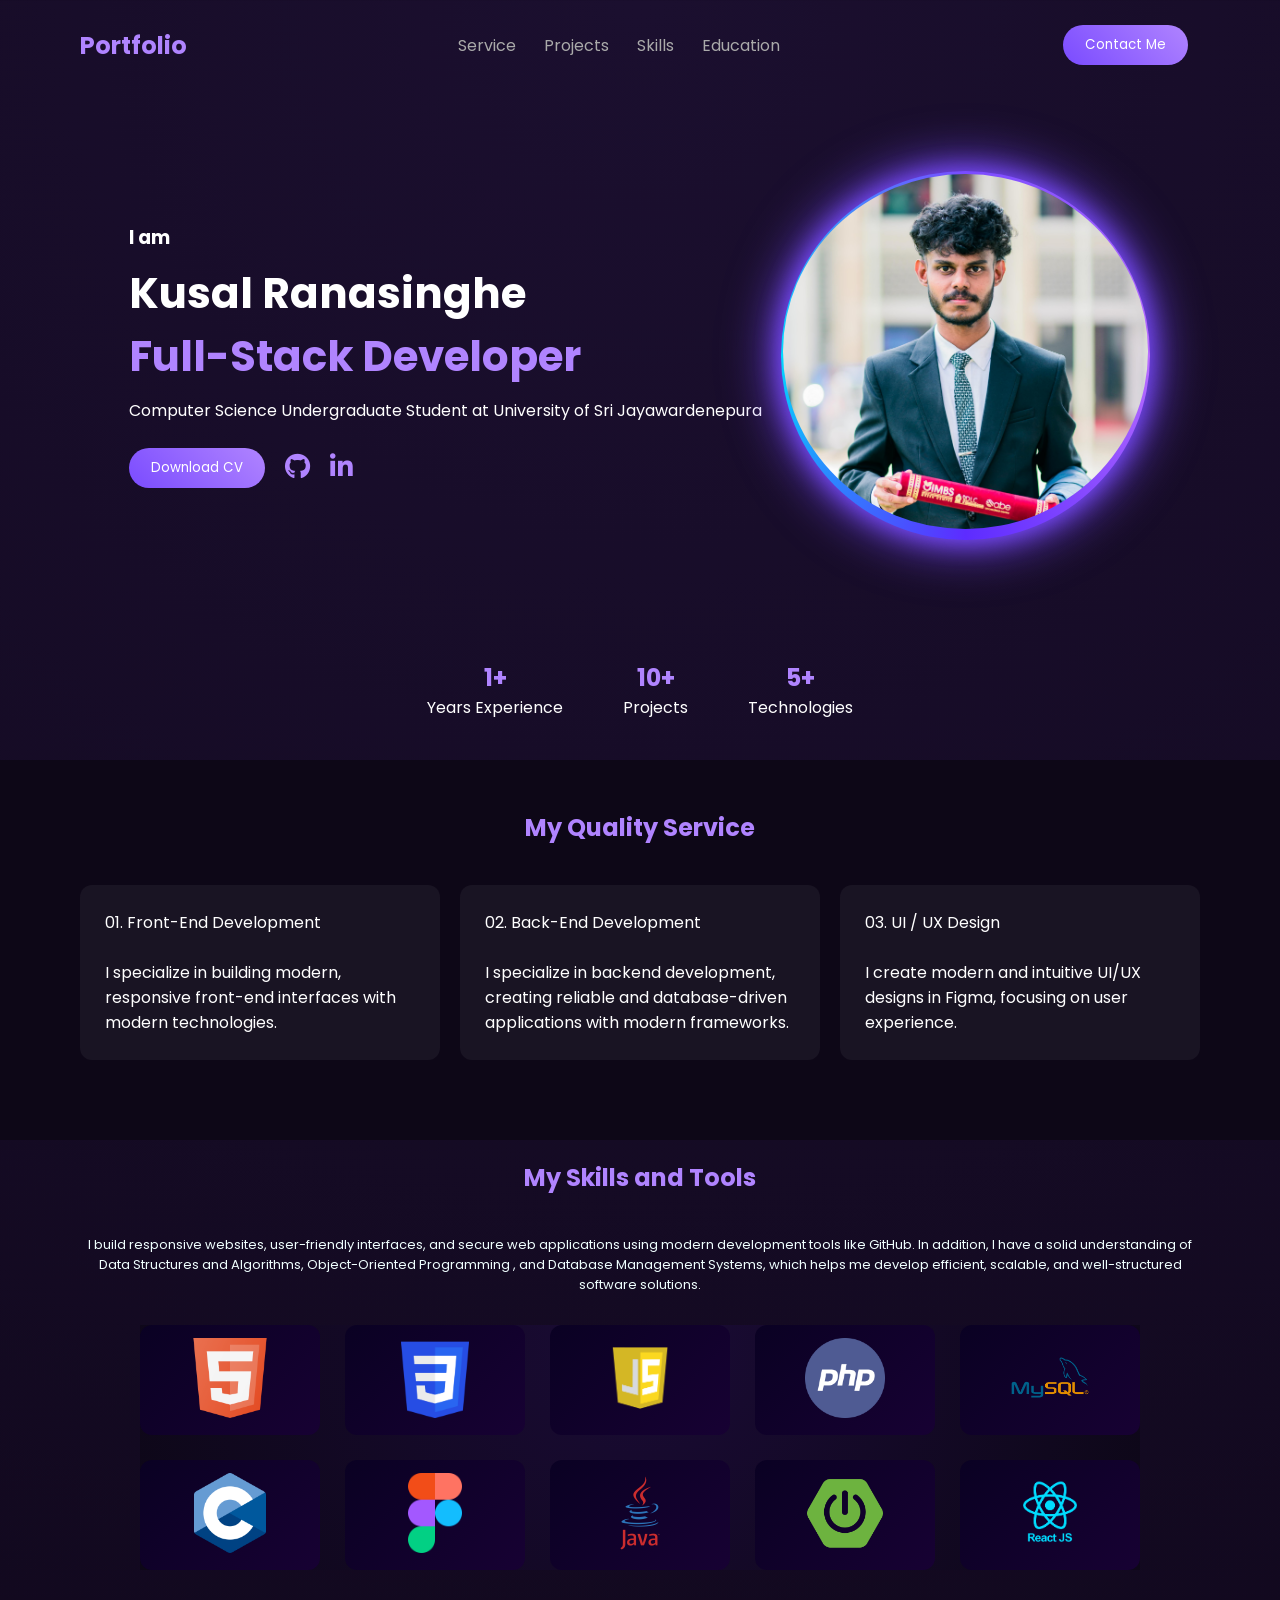
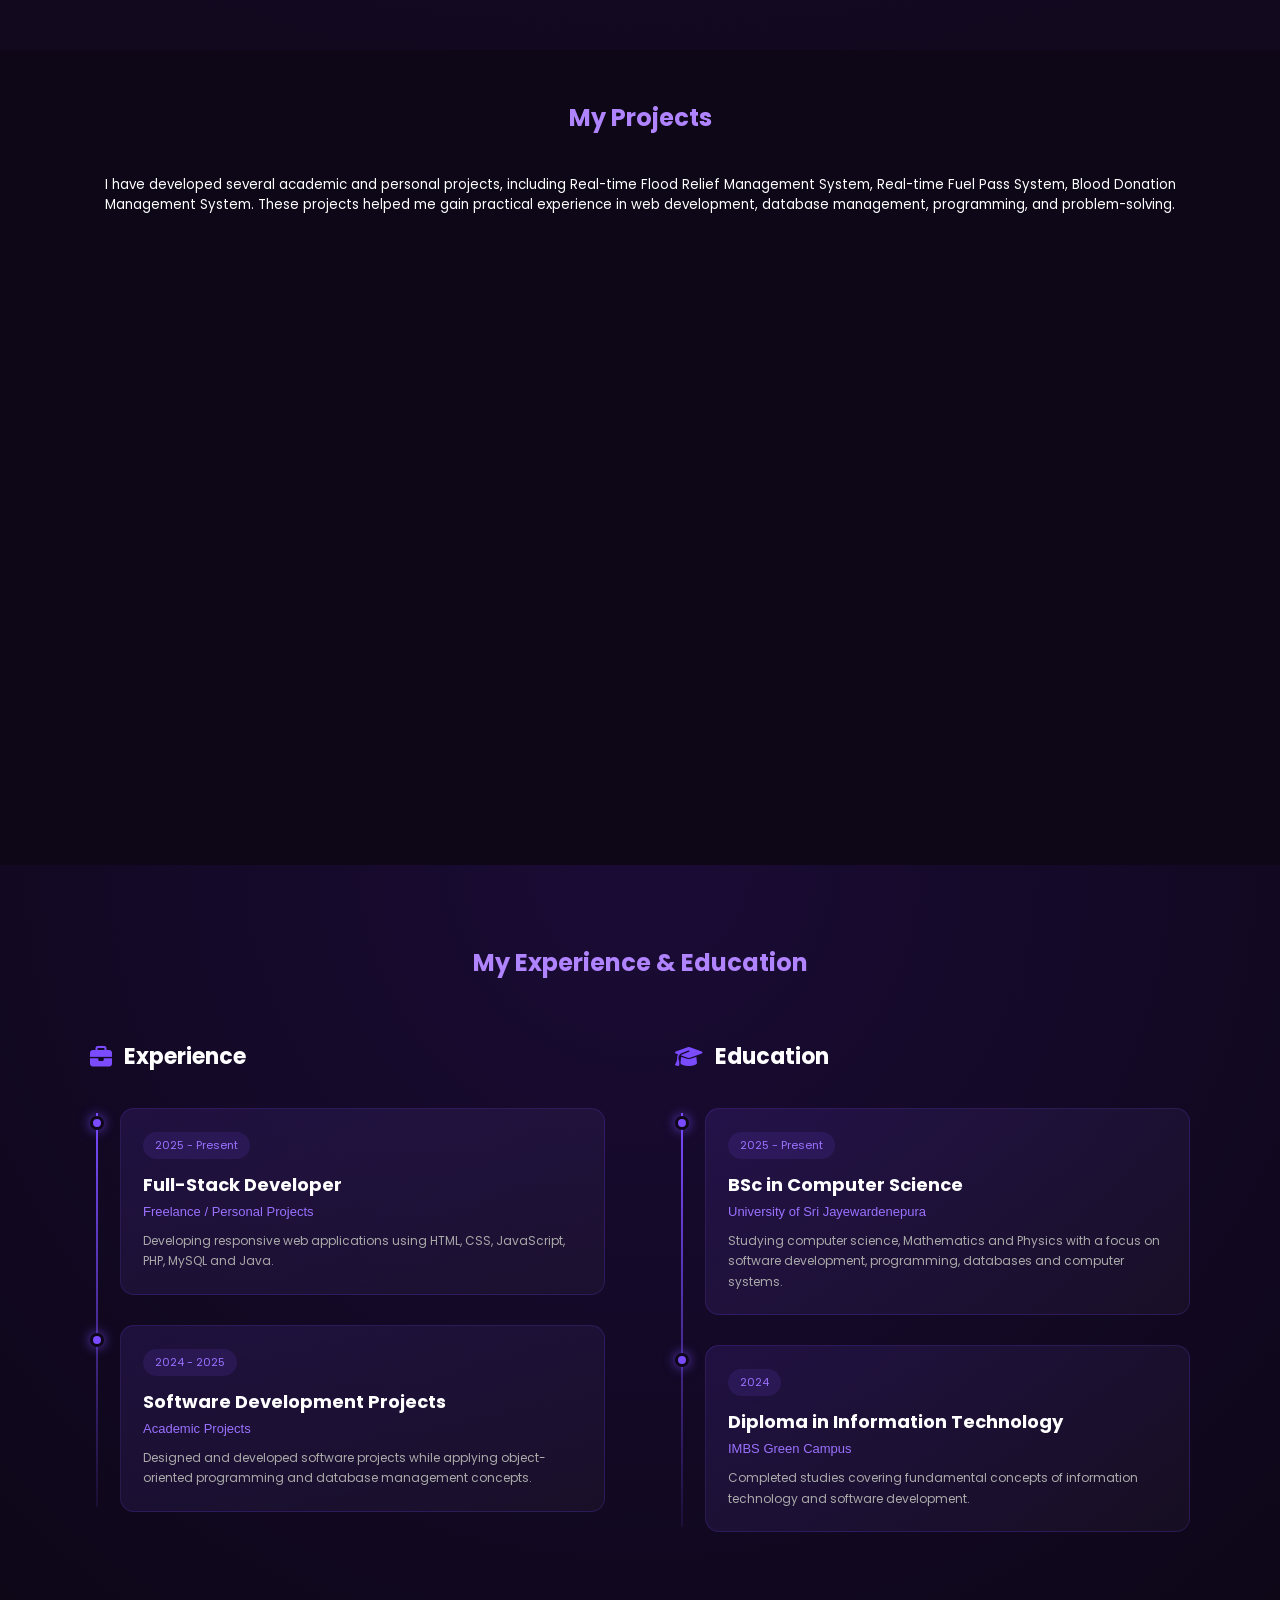
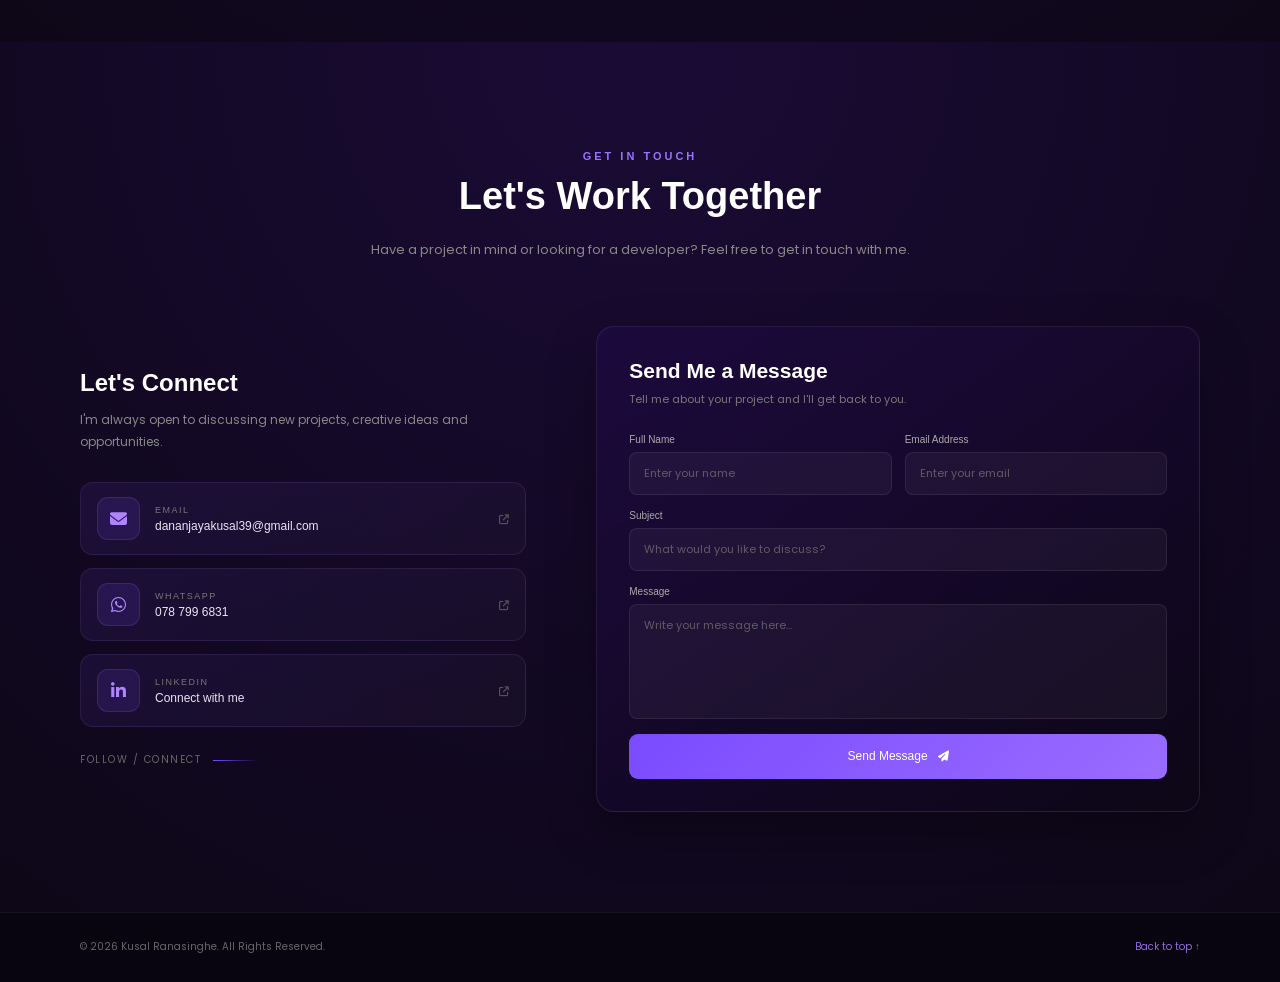
==== commit 9124d665: "add more" ====
--- a/index.html
+++ b/index.html
@@ -157,7 +157,7 @@
 
             <div class="project-card">
                 <h3>Flood Relief Support Center</h3>
-                <img src="images/flood-reilief.png" alt="Flood Relief Support Center" class="project-image">
+                <img src="images/flood-reilief.jpg" alt="Flood Relief Support Center" class="project-image">
                 <p>A web-based system designed to manage flood relief operations, including donor registrations,
                     resource allocation, and disaster response coordination.</p>
                 <div class="icons" style="padding-top: 20px;">
@@ -176,7 +176,7 @@
             <div class="project-card">
                 <h3>FuelGo</h3>
 
-                <img src="images/fuelgo.png" alt="FuelGo" class="project-image">
+                <img src="images/fuelgo.jpg" alt="FuelGo" class="project-image">
 
                 <p>Real-time Solution for Fuel crisis, FuelPass and fuel stations management system. including live
                     tracking, find available fuel stations, QR code scanning and reporting. </p>
@@ -324,83 +324,7 @@
 
 </section>
 
-    <!-- MY QUALIFICATIONS -->
-<section class="section qualifications-section" id="qualifications">
-
-    <h2 class="title">My Qualifications</h2>
-
-    <div class="certificates">
-
-        <!-- Certificate 01 -->
-        <div class="certificate-card">
-
-            <div class="certificate-image">
-                <img src="images/flood-reilief.png"
-                     alt="Diploma in Information Technology">
-                <span class="certificate-badge">Certificate</span>
-            </div>
-
-            <div class="certificate-content">
-
-                <span class="certificate-type">
-                    Diploma
-                </span>
-
-                <h3>Diploma in Information Technology</h3>
-
-                <p>
-                    <strong>Issued by:</strong> IMBS Green Campus
-                    <br>
-                    <strong>Credential ID:</strong> 200331811106
-                </p>
-
-                <a href="" class="certificate-btn">
-                    View Certificate
-                    <span>→</span>
-                </a>
-
-            </div>
-
-        </div>
-
-
-        <!-- Certificate 02 -->
-        <div class="certificate-card">
-
-            <div class="certificate-image">
-                <img src="images/flood-reilief.png"
-                     alt="Python for Beginners">
-                <span class="certificate-badge">Certificate</span>
-            </div>
-
-            <div class="certificate-content">
-
-                <span class="certificate-type">
-                    Course
-                </span>
-
-                <h3>Python for Beginners</h3>
-
-                <p>
-                    <strong>Issued by:</strong> University of Moratuwa
-                    <br>
-                    <strong>Credential ID:</strong> EQ32gGqVFQ
-                </p>
-
-                <a href="" class="certificate-btn">
-                    View Certificate
-                    <span>→</span>
-                </a>
-
-            </div>
-
-        </div>
-
-    </div>
-
-</section>
-
-   
+    
 <!-- =========================
      CONTACT SECTION
 ========================= -->
